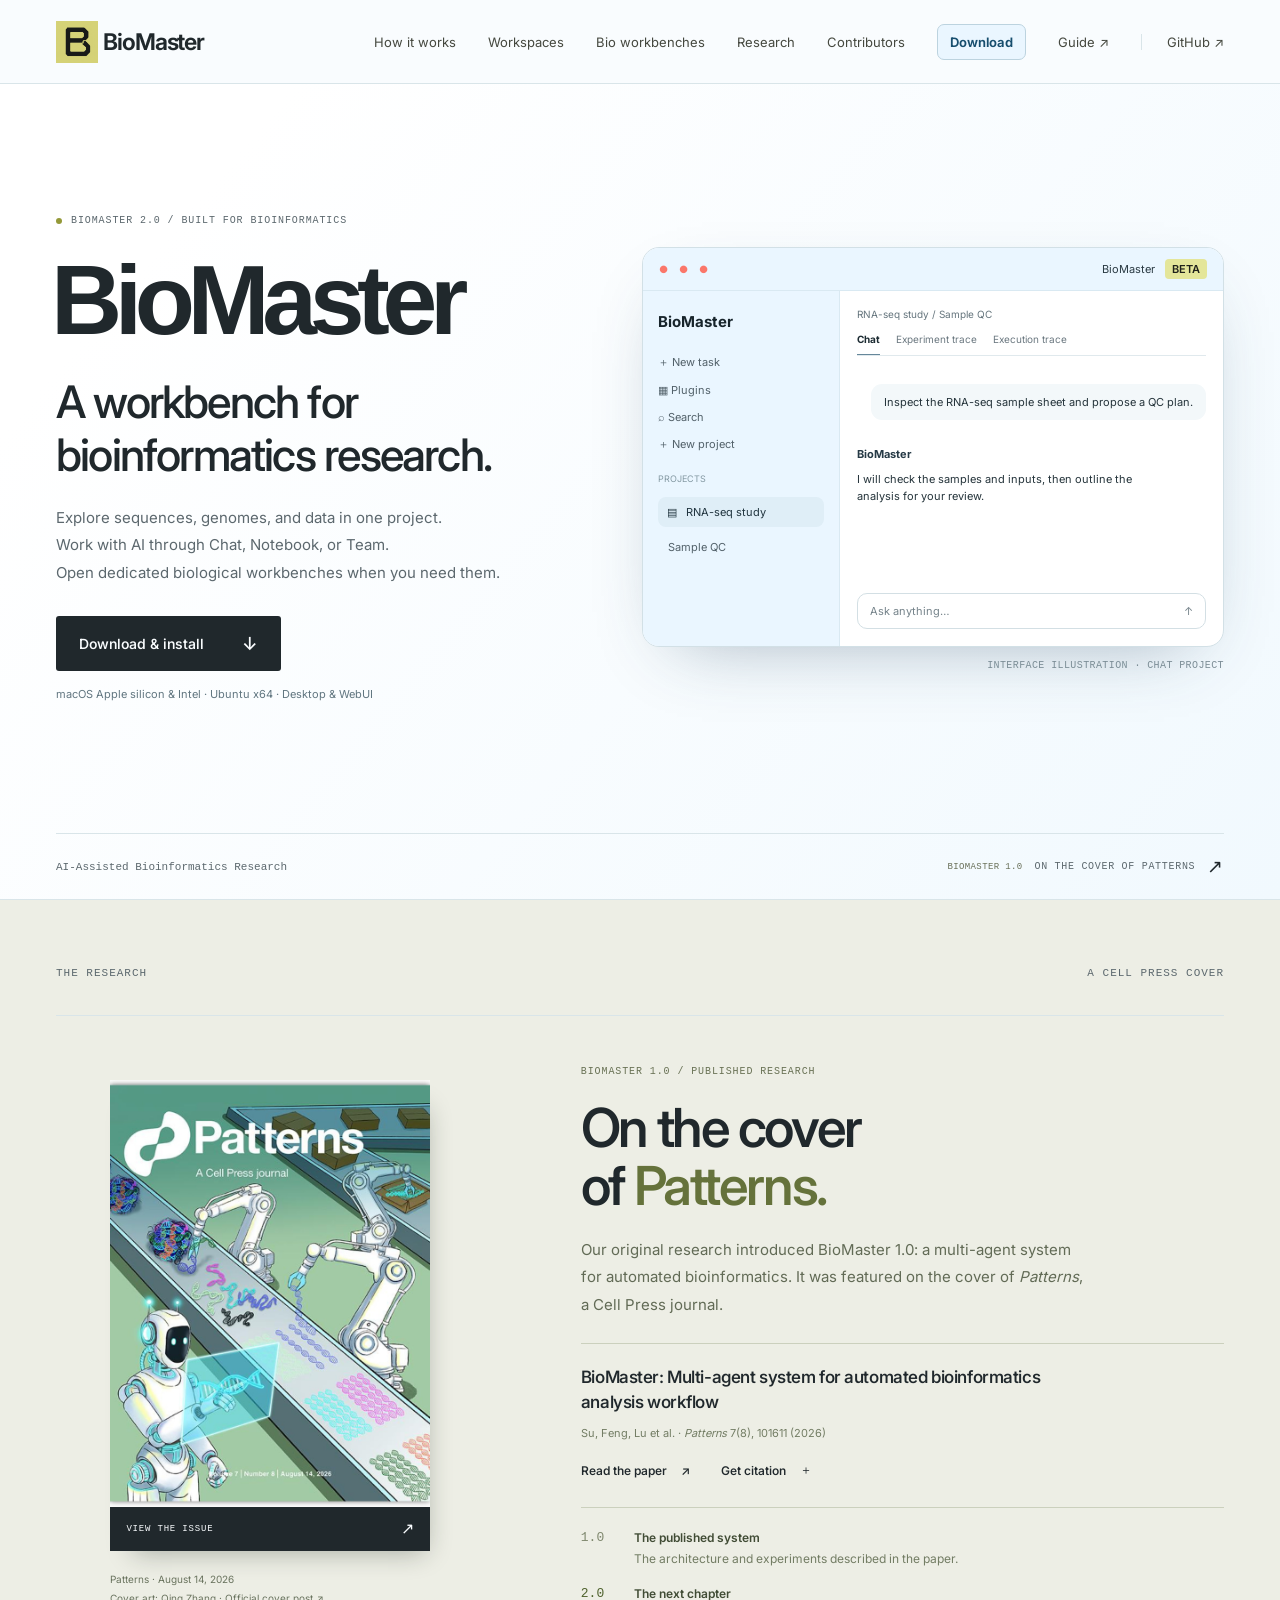
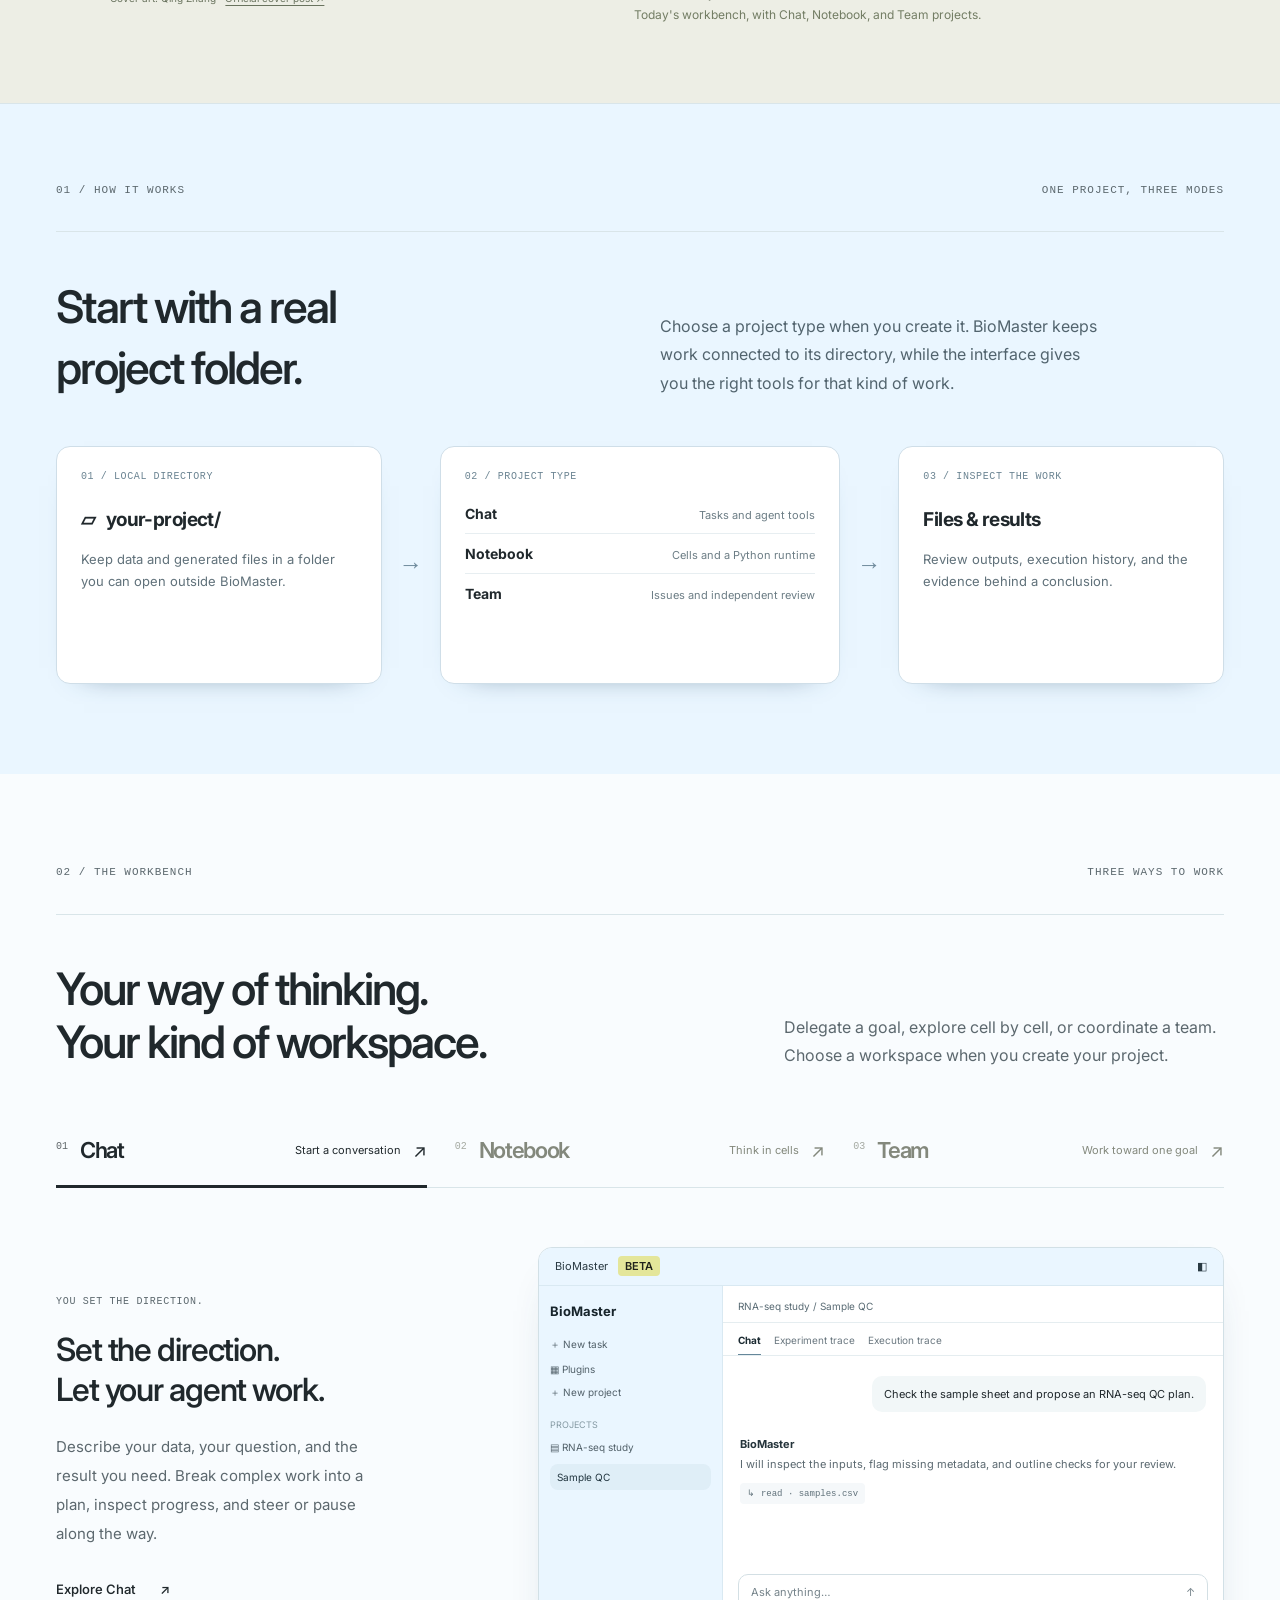
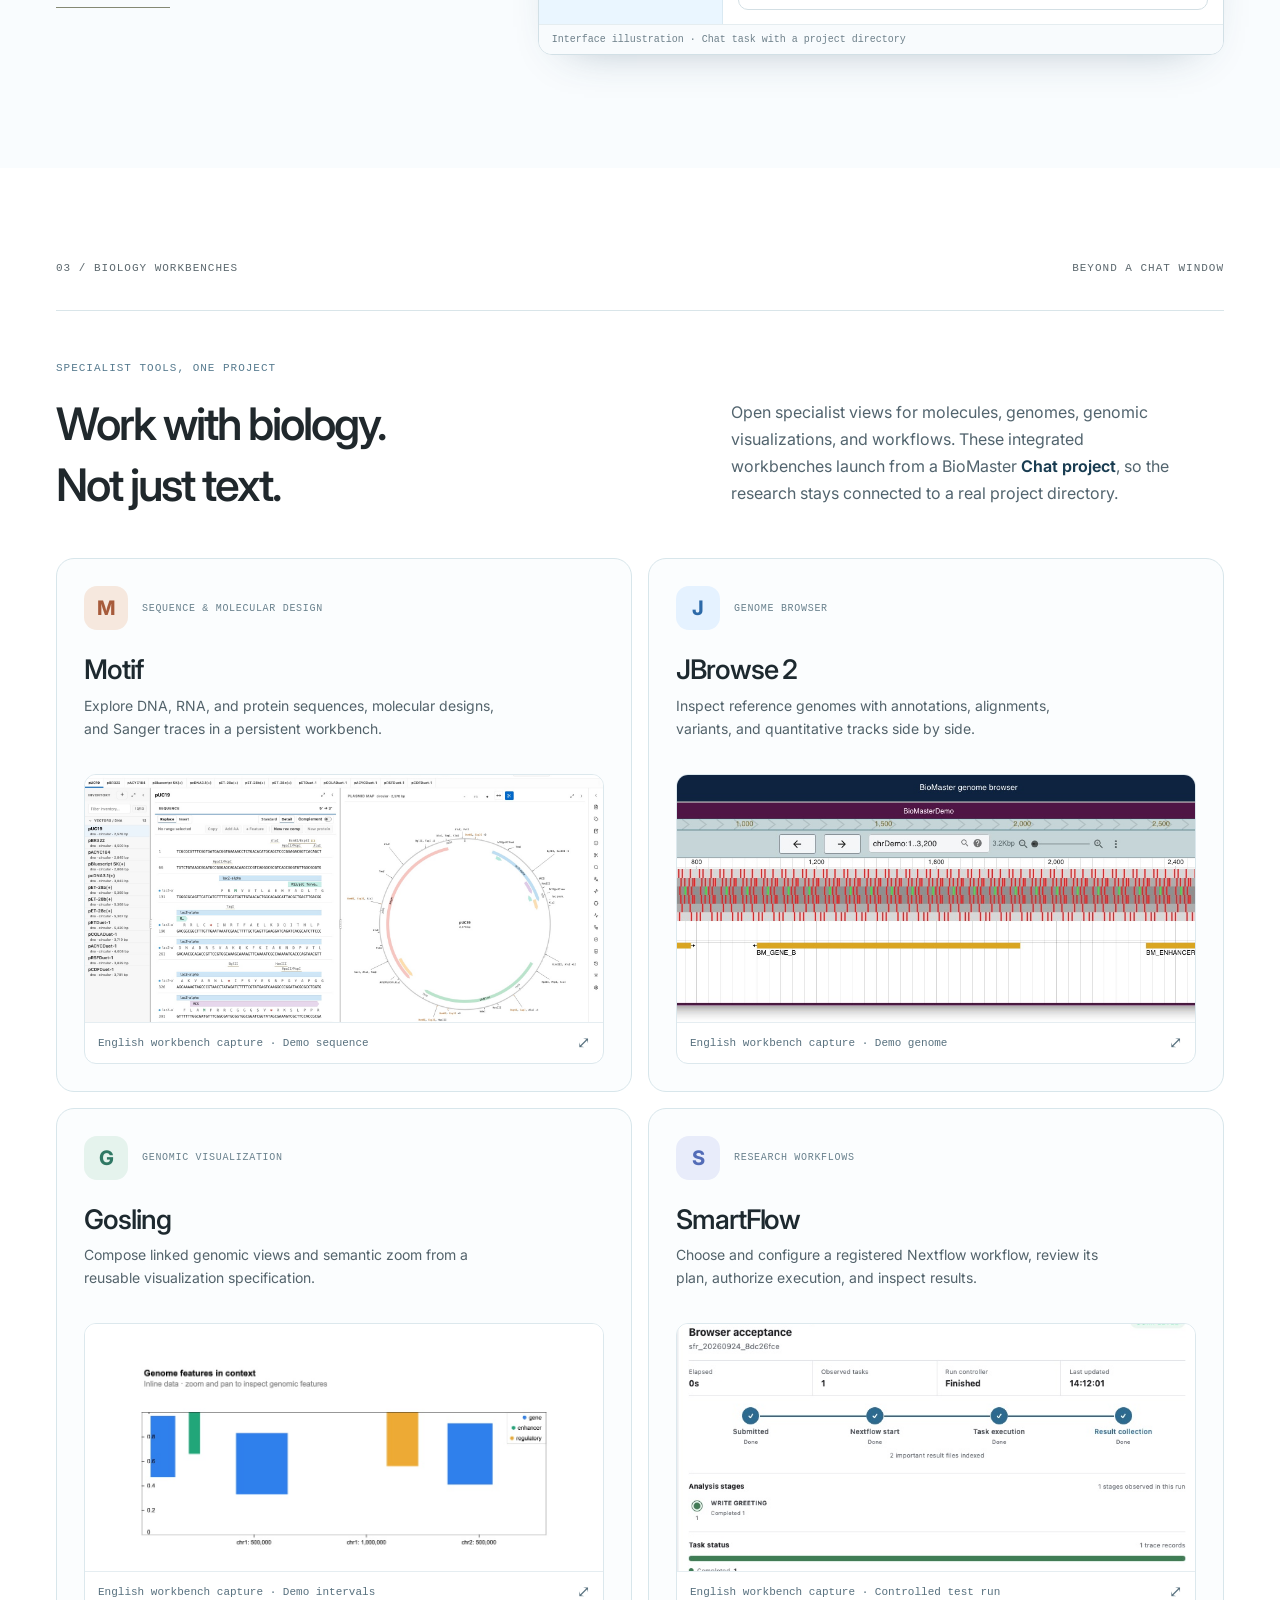
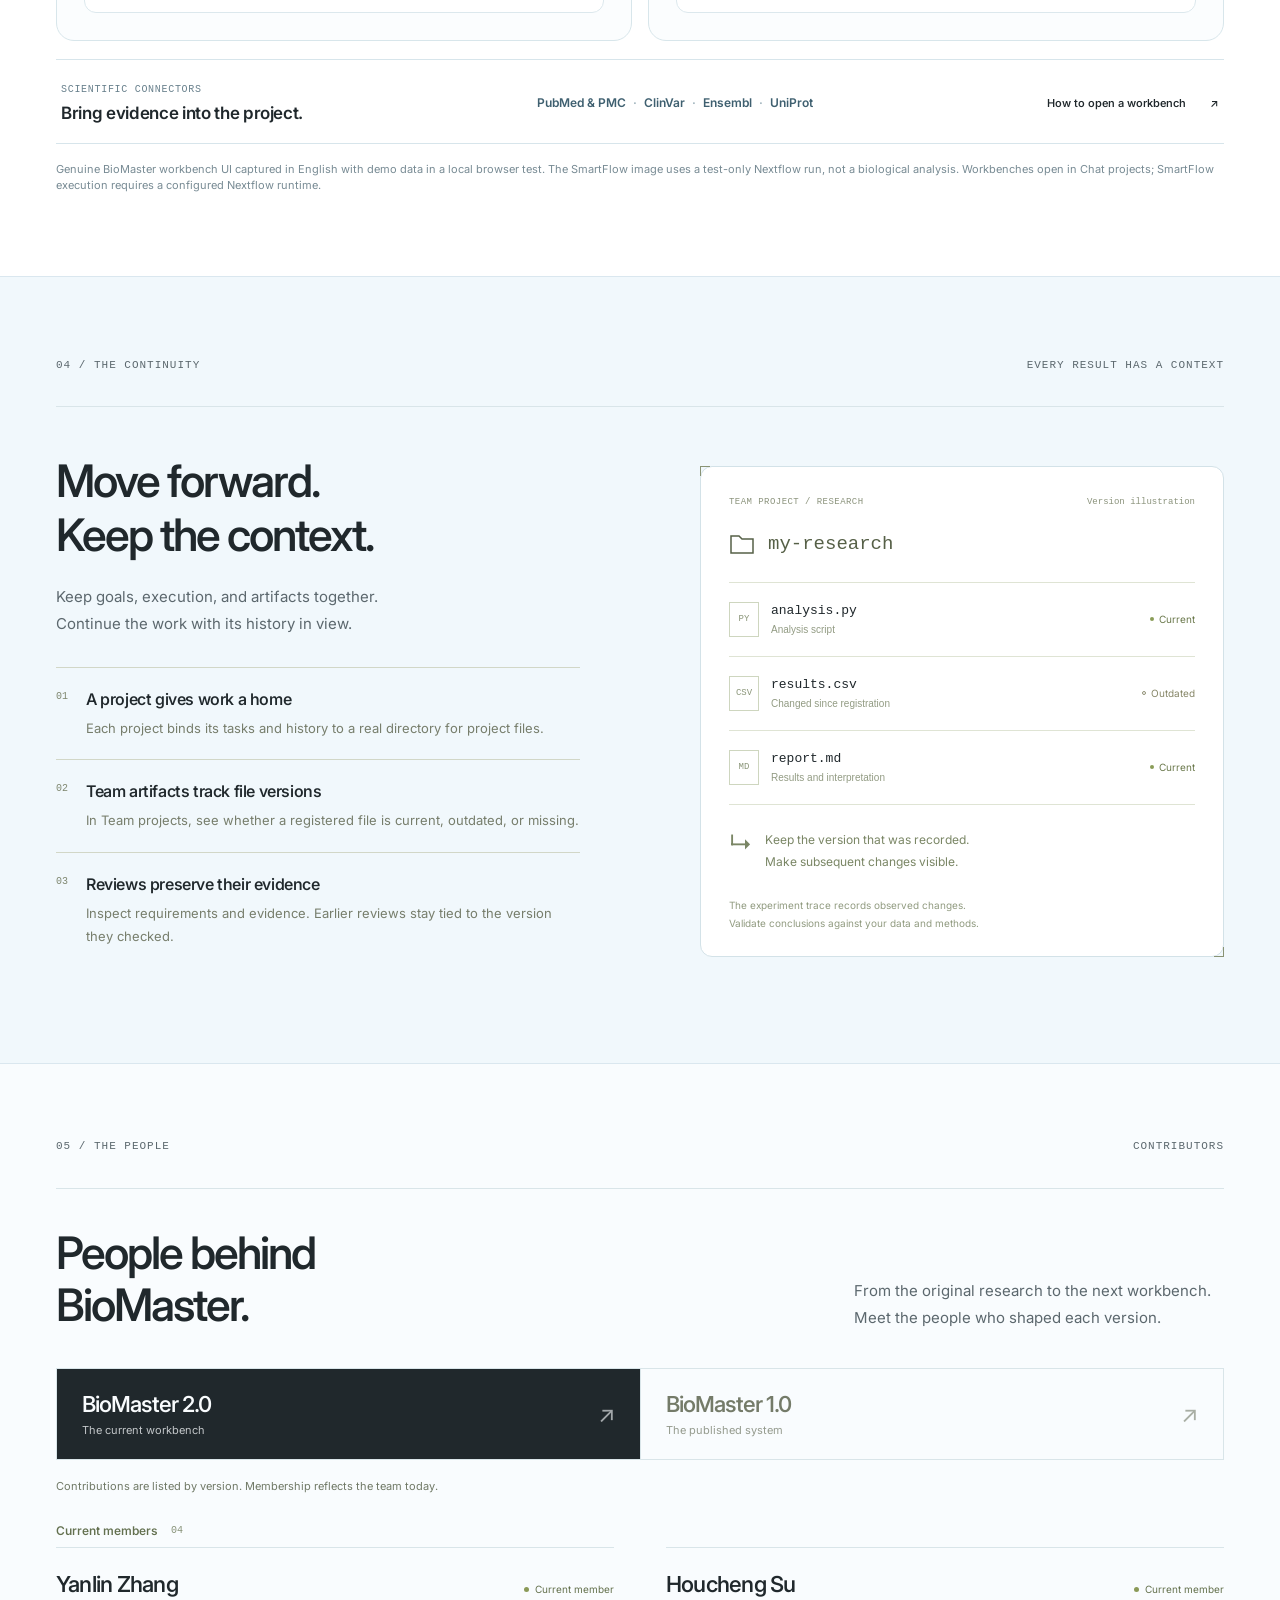
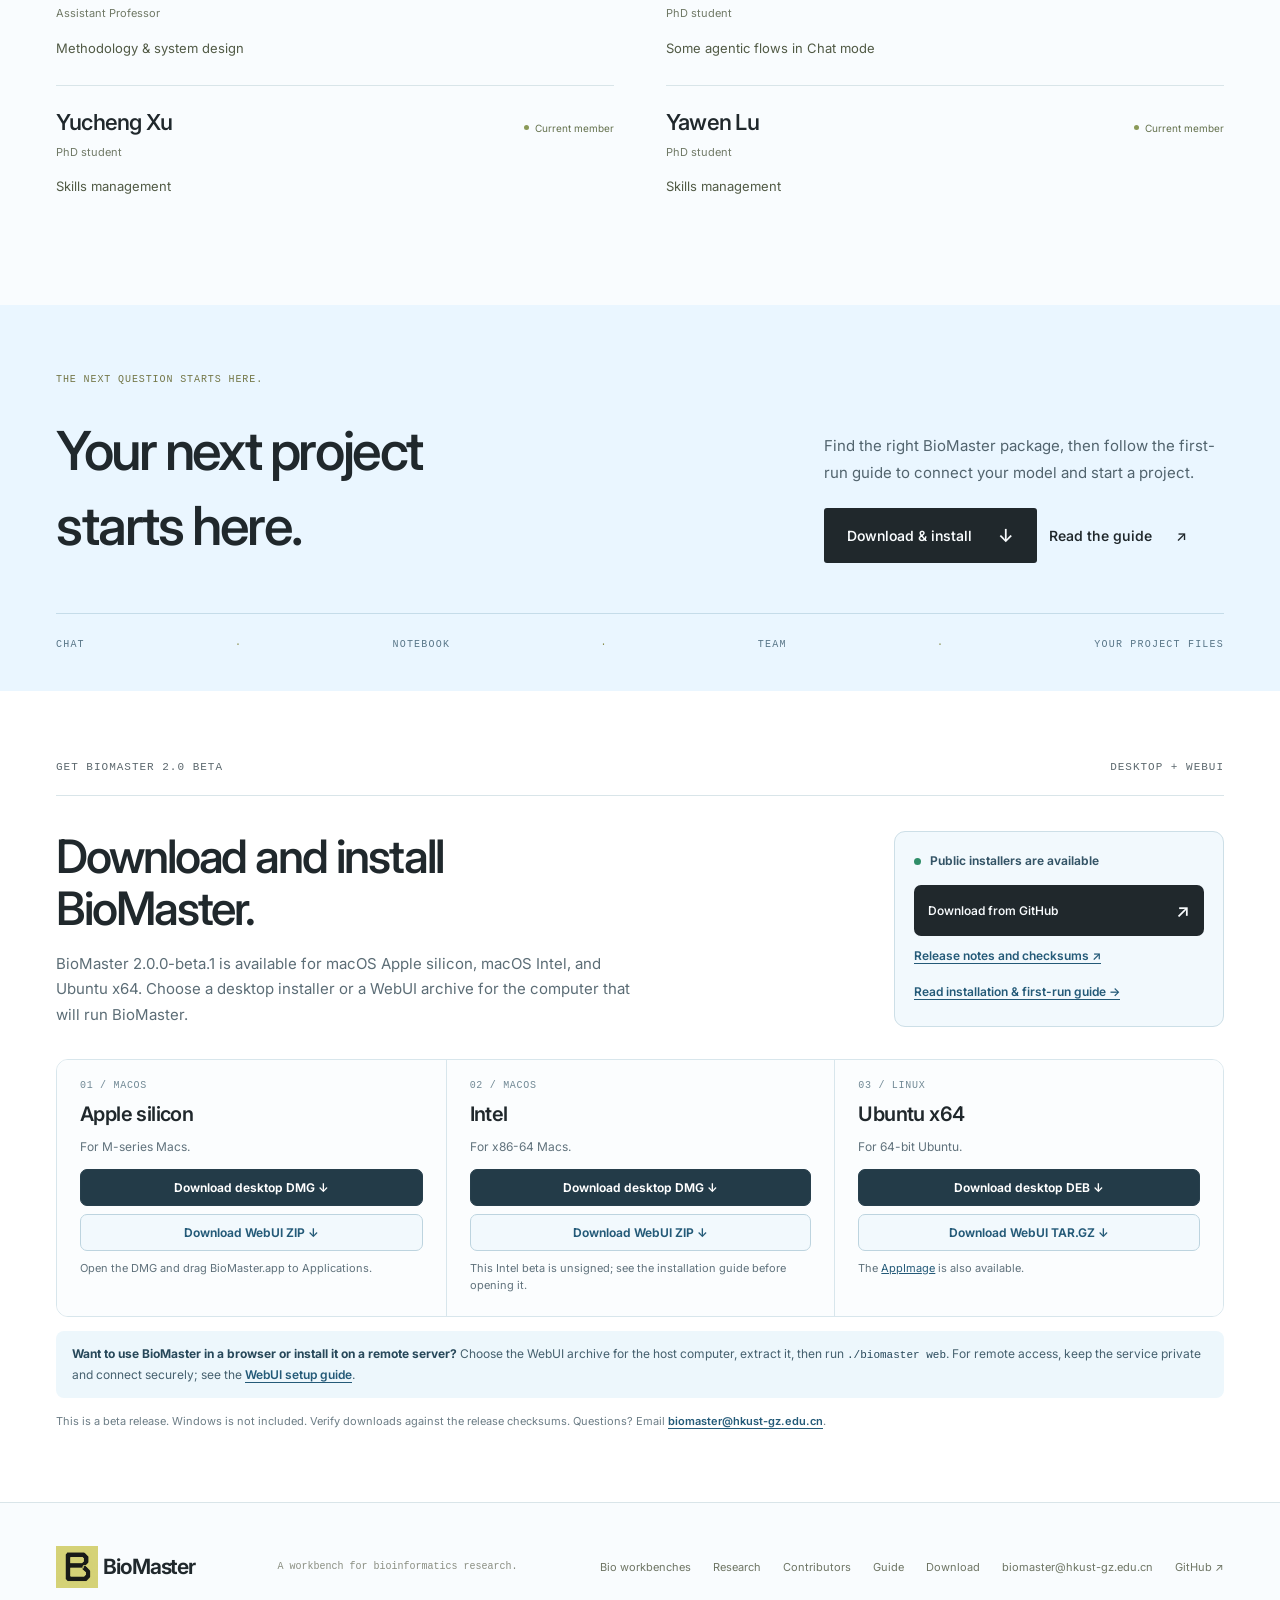
==== index.html @ 5d4e2b6c "feat: publish BioMaster website and beta distribution" ====
<!doctype html>
<html lang="en">
<head>
  <meta charset="utf-8">
  <meta name="viewport" content="width=device-width, initial-scale=1">
  <meta name="theme-color" content="#EAF6FF">
  <meta name="description" content="BioMaster 2.0 is a project-centered bioinformatics workbench with Chat, Notebook, Team, and interactive tools for sequences, genomes, visualization, and workflows.">
  <meta property="og:title" content="BioMaster 2.0 — A bioinformatics research workbench">
  <meta property="og:description" content="Explore sequences, genomes, and research workflows with BioMaster's Chat, Notebook, Team, and biology workbenches. Building on BioMaster 1.0, featured on the cover of Patterns.">
  <meta property="og:type" content="website">
  <title>BioMaster 2.0 — A bioinformatics research workbench</title>
  <link rel="icon" type="image/png" href="./assets/app-icon.png">
  <link rel="apple-touch-icon" href="./assets/app-icon.png">
  <link rel="stylesheet" href="./design-tokens.css">
  <link rel="stylesheet" href="./styles.css">
  <link rel="stylesheet" href="./brand.css">
  <link rel="stylesheet" href="./site-refresh.css?v=20260924-beta1">
  <script src="./site-config.js?v=20260924-beta1" defer></script>
  <script src="./script.js?v=20260924-download-entry" defer></script>
</head>
<body>
  <a class="skip-link" href="#main">Skip to main content</a>
  <header class="site-header">
    <a class="brand" href="./index.html" aria-label="BioMaster home"><img src="./assets/app-icon.png" width="44" height="44" alt=""><span>BioMaster</span></a>
    <button class="menu-toggle" type="button" aria-controls="main-nav" aria-expanded="false"><span>Menu</span><span class="menu-lines" aria-hidden="true"></span></button>
    <nav class="main-nav" id="main-nav" aria-label="Main navigation">
      <a href="#system">How it works</a><a href="#workspace">Workspaces</a><a href="#bio-workbenches">Bio workbenches</a><a href="#research">Research</a><a href="#contributors">Contributors</a><a class="nav-download" href="#download">Download</a><a href="./guide.html">Guide <span aria-hidden="true">↗</span></a>
      <a class="repo-link" data-release-link="repository" hidden target="_blank" rel="noopener noreferrer">GitHub <span aria-hidden="true">↗</span></a>
    </nav>
  </header>
  <main id="main">
    <section class="hero" aria-labelledby="hero-title">
      <div class="hero-inner">
        <div class="hero-copy">
          <p class="eyebrow hero-enter"><span class="status-dot" aria-hidden="true"></span> BIOMASTER 2.0 / BUILT FOR BIOINFORMATICS</p>
          <h1 class="hero-enter" id="hero-title">BioMaster</h1>
          <h2 class="hero-enter">A workbench for<br>
bioinformatics research.</h2>
          <p class="hero-description hero-enter">Explore sequences, genomes, and data in one project.<br class="desktop-break">
Work with AI through Chat, Notebook, or Team.<br class="desktop-break">
Open dedicated biological workbenches when you need them.</p>
          <div class="hero-actions hero-enter"><a class="button button-dark" href="#download">Download &amp; install <span aria-hidden="true">↓</span></a></div>
          <p class="hero-platforms hero-enter">macOS Apple silicon &amp; Intel · Ubuntu x64 · Desktop &amp; WebUI</p>
        </div>
        <div class="hero-art hero-enter" role="img" aria-label="Illustration of the BioMaster application with a light blue project sidebar and a white research workspace">
          <div class="hero-window"><div class="hero-window-top"><span class="window-dots" aria-hidden="true">● ● ●</span><span>BioMaster <b>BETA</b></span></div><div class="hero-window-body"><div class="hero-window-side"><strong>BioMaster</strong><span>＋ New task</span><span>▦ Plugins</span><span>⌕ Search</span><span>＋ New project</span><small>PROJECTS</small><em>▤ &nbsp; RNA-seq study</em><span class="hero-side-sub">Sample QC</span></div><div class="hero-window-work"><small>RNA-seq study / Sample QC</small><div class="hero-window-tabs"><b>Chat</b><span>Experiment trace</span><span>Execution trace</span></div><p>Inspect the RNA-seq sample sheet and propose a QC plan.</p><div class="hero-window-answer"><strong>BioMaster</strong><span>I will check the samples and inputs, then outline the analysis for your review.</span></div><div class="hero-window-input">Ask anything… <span>↑</span></div></div></div></div>
          <span class="hero-art-note">INTERFACE ILLUSTRATION · CHAT PROJECT</span>
        </div>
      </div>
      <div class="hero-foot"><span>AI-Assisted Bioinformatics Research</span><a class="hero-proof" href="#research"><span class="proof-version">BIOMASTER 1.0</span> ON THE COVER OF PATTERNS <span aria-hidden="true">↗</span></a></div>
    </section>

    <section class="research-section" id="research" aria-labelledby="research-title">
      <div class="section-wrap">
        <div class="section-kicker"><span>THE RESEARCH</span><span>A CELL PRESS COVER</span></div>
        <div class="research-layout">
          <figure class="research-cover reveal">
            <a class="cover-link" href="https://www.cell.com/issue/S2666-3899(25)X0009-X#closeFullCover" target="_blank" rel="noopener noreferrer" aria-label="View the BioMaster cover on the official Patterns issue page">
              <img src="assets/patterns-august-2026-biomaster-cover.jpg" width="1440" height="1920" loading="lazy" alt="Official Patterns cover, Volume 7, Issue 8, August 14, 2026: a robot coordinates specialized robotic arms in a biological data analysis workflow.">
              <span class="cover-unavailable" hidden><b>Patterns</b><span>BioMaster 1.0 · Cover article</span><span>View the published cover on Patterns ↗</span></span>
              <span class="cover-view">VIEW THE ISSUE <span aria-hidden="true">↗</span></span>
            </a>
            <figcaption>Patterns · August 14, 2026<br>
Cover art: Qing Zhang · <a href="https://www.linkedin.com/posts/patterns-cellpress_patterns-august-issue-is-live-httpslnkdin-activity-7495447684447805441-F8I9" target="_blank" rel="noopener noreferrer">Official cover post ↗</a></figcaption>
          </figure>
          <div class="research-copy reveal">
            <p class="eyebrow">BIOMASTER 1.0 / PUBLISHED RESEARCH</p>
            <h2 id="research-title">On the cover<br>
of <em>Patterns.</em></h2>
            <p class="research-intro">Our original research introduced BioMaster 1.0: a multi-agent system for automated bioinformatics. It was featured on the cover of <i>Patterns</i>, a Cell Press journal.</p>
            <div class="paper-reference">
              <h3><a href="https://doi.org/10.1016/j.patter.2026.101611" target="_blank" rel="noopener noreferrer">BioMaster: Multi-agent system for automated bioinformatics analysis workflow</a></h3>
              <p>Su, Feng, Lu et al. · <i>Patterns</i> 7(8), 101611 (2026)</p>
              <div class="paper-actions"><a class="text-link" href="https://doi.org/10.1016/j.patter.2026.101611" target="_blank" rel="noopener noreferrer">Read the paper <span aria-hidden="true">↗</span></a><button class="text-link citation-toggle" type="button" aria-expanded="false" aria-controls="citation-panel">Get citation <span aria-hidden="true">＋</span></button></div>
              <div class="citation-panel" id="citation-panel" data-tabset hidden>
                <p class="citation-note">Cite the published BioMaster 1.0 paper. For BioMaster 2.0 work, also report the software version you used.</p>
                <div class="citation-tabs" role="tablist" aria-label="Citation format">
                  <button id="citation-tab-apa" type="button" role="tab" aria-selected="true" aria-controls="citation-format-apa" tabindex="0">APA 7</button>
                  <button id="citation-tab-vancouver" type="button" role="tab" aria-selected="false" aria-controls="citation-format-vancouver" tabindex="-1">Vancouver</button>
                  <button id="citation-tab-bibtex" type="button" role="tab" aria-selected="false" aria-controls="citation-format-bibtex" tabindex="-1">BibTeX</button>
                </div>
                <div class="citation-format" id="citation-format-apa" role="tabpanel" aria-labelledby="citation-tab-apa" tabindex="0">
                  <p class="citation-text" id="citation-text-apa">Su, H., Feng, J., Lu, Y., Xu, Y., Yang, J., Lu, H., Yang, J., Yang, X., Xie, S., Long, W., Wang, C., Hou, Y., Zhu, T., &amp; Zhang, Y. (2026). BioMaster: Multi-agent system for automated bioinformatics analysis workflow. <i>Patterns, 7</i>(8), 101611. https://doi.org/10.1016/j.patter.2026.101611</p>
                  <button class="citation-copy" type="button" data-copy-citation="citation-text-apa">Copy APA</button>
                </div>
                <div class="citation-format" id="citation-format-vancouver" role="tabpanel" aria-labelledby="citation-tab-vancouver" tabindex="0" hidden>
                  <p class="citation-text" id="citation-text-vancouver">Su H, Feng J, Lu Y, Xu Y, Yang J, Lu H, Yang J, Yang X, Xie S, Long W, Wang C, Hou Y, Zhu T, Zhang Y. BioMaster: Multi-agent system for automated bioinformatics analysis workflow. Patterns. 2026;7(8):101611. doi:10.1016/j.patter.2026.101611</p>
                  <button class="citation-copy" type="button" data-copy-citation="citation-text-vancouver">Copy Vancouver</button>
                </div>
                <div class="citation-format" id="citation-format-bibtex" role="tabpanel" aria-labelledby="citation-tab-bibtex" tabindex="0" hidden>
                  <pre class="citation-code" id="citation-text-bibtex">@article{su2026biomaster,
  title = {{BioMaster}: Multi-agent system for automated bioinformatics analysis workflow},
  author = {Su, Houcheng and Feng, Junning and Lu, Yawen and Xu, Yucheng and Yang, Jinming and Lu, Haojie and Yang, Jixin and Yang, Xu and Xie, Sirui and Long, Weicai and Wang, Chengrui and Hou, Yusen and Zhu, Tingyu and Zhang, Yanlin},
  journal = {Patterns},
  volume = {7},
  number = {8},
  pages = {101611},
  year = {2026},
  doi = {10.1016/j.patter.2026.101611},
  url = {https://doi.org/10.1016/j.patter.2026.101611}
}</pre>
                  <button class="citation-copy" type="button" data-copy-citation="citation-text-bibtex">Copy BibTeX</button>
                </div>
              </div>
            </div>
            <div class="version-lineage" aria-label="From BioMaster 1.0 to BioMaster 2.0">
              <div><span class="version-number">1.0</span><p><strong>The published system</strong><span>The architecture and experiments described in the paper.</span></p></div>
              <div><span class="version-number">2.0</span><p><strong>The next chapter</strong><span>Today's workbench, with Chat, Notebook, and Team projects.</span></p></div>
            </div>
          </div>
        </div>
      </div>
    </section>

    <section class="system-section" id="system" aria-labelledby="system-title">
      <div class="section-wrap">
        <div class="section-kicker"><span>01 / HOW IT WORKS</span><span>ONE PROJECT, THREE MODES</span></div>
        <div class="system-heading reveal"><h2 id="system-title">Start with a real<br>project folder.</h2><p>Choose a project type when you create it. BioMaster keeps work connected to its directory, while the interface gives you the right tools for that kind of work.</p></div>
        <div class="system-map reveal" aria-label="A local project folder connects to one BioMaster project type and its files and results">
          <div class="system-card system-folder"><span class="system-index">01 / LOCAL DIRECTORY</span><strong>▱ &nbsp; your-project/</strong><p>Keep data and generated files in a folder you can open outside BioMaster.</p></div>
          <span class="system-arrow" aria-hidden="true">→</span>
          <div class="system-card system-modes"><span class="system-index">02 / PROJECT TYPE</span><div><b>Chat</b><small>Tasks and agent tools</small></div><div><b>Notebook</b><small>Cells and a Python runtime</small></div><div><b>Team</b><small>Issues and independent review</small></div></div>
          <span class="system-arrow" aria-hidden="true">→</span>
          <div class="system-card system-output"><span class="system-index">03 / INSPECT THE WORK</span><strong>Files &amp; results</strong><p>Review outputs, execution history, and the evidence behind a conclusion.</p></div>
        </div>
      </div>
    </section>

    <section class="workspace-section section-wrap" id="workspace" aria-labelledby="workspace-title">
      <div class="section-kicker"><span>02 / THE WORKBENCH</span><span>THREE WAYS TO WORK</span></div>
      <div class="section-heading reveal"><h2 id="workspace-title">Your way of thinking.<br>
Your kind of workspace.</h2><p>Delegate a goal, explore cell by cell, or coordinate a team.<br>
Choose a workspace when you create your project.</p></div>
      <div class="mode-explainer" data-tabset>
        <div class="mode-tabs" role="tablist" aria-label="Project workspaces">
          <button id="mode-chat" role="tab" aria-selected="true" aria-controls="mode-panel-chat" tabindex="0"><span class="mode-index">01</span><strong>Chat</strong><span>Start a conversation</span><span class="mode-arrow" aria-hidden="true">↗</span></button>
          <button id="mode-notebook" role="tab" aria-selected="false" aria-controls="mode-panel-notebook" tabindex="-1"><span class="mode-index">02</span><strong>Notebook</strong><span>Think in cells</span><span class="mode-arrow" aria-hidden="true">↗</span></button>
          <button id="mode-team" role="tab" aria-selected="false" aria-controls="mode-panel-team" tabindex="-1"><span class="mode-index">03</span><strong>Team</strong><span>Work toward one goal</span><span class="mode-arrow" aria-hidden="true">↗</span></button>
        </div>
        <div class="mode-panel" id="mode-panel-chat" role="tabpanel" aria-labelledby="mode-chat" tabindex="0">
          <div class="mode-copy"><p class="eyebrow">YOU SET THE DIRECTION.</p><h3>Set the direction.<br>
Let your agent work.</h3><p>Describe your data, your question, and the result you need. Break complex work into a plan, inspect progress, and steer or pause along the way.</p><a class="text-link" href="./guide.html#chat">Explore Chat <span aria-hidden="true">↗</span></a></div>
          <div class="product-demo interface-demo" aria-label="Illustrative BioMaster Chat project interface">
            <div class="interface-top"><span>BioMaster <b>BETA</b></span><span>◧</span></div>
            <div class="interface-body"><div class="interface-sidebar"><strong>BioMaster</strong><span>＋ New task</span><span>▦ Plugins</span><span>＋ New project</span><small>PROJECTS</small><span>▤ RNA-seq study</span><em>Sample QC</em></div><div class="interface-main"><div class="interface-title">RNA-seq study / Sample QC</div><div class="interface-tabs"><b>Chat</b><span>Experiment trace</span><span>Execution trace</span></div><div class="interface-content"><p class="interface-user">Check the sample sheet and propose an RNA-seq QC plan.</p><div class="interface-agent"><strong>BioMaster</strong><p>I will inspect the inputs, flag missing metadata, and outline checks for your review.</p><code>↳ read · samples.csv</code></div></div><div class="interface-compose">Ask anything… <span>↑</span></div></div></div>
            <p class="interface-note">Interface illustration · Chat task with a project directory</p>
          </div>
        </div>
        <div class="mode-panel" id="mode-panel-notebook" role="tabpanel" aria-labelledby="mode-notebook" tabindex="0" hidden>
          <div class="mode-copy"><p class="eyebrow">THINK WITH YOUR RESULTS.</p><h3>Ideas. Code. Results.<br>
One living document.</h3><p>Write in Markdown, compute with Python and Bash, and collaborate through Prompt cells. Inspect each result before deciding what to change next.</p><a class="text-link" href="./guide.html#notebook">Explore Notebook <span aria-hidden="true">↗</span></a></div>
          <div class="product-demo interface-demo" aria-label="Illustrative BioMaster Notebook project interface">
            <div class="interface-top"><span>BioMaster <b>BETA</b></span><span>◧</span></div>
            <div class="interface-body"><div class="interface-sidebar"><strong>BioMaster</strong><span>＋ New task</span><span>▦ Plugins</span><span>＋ New project</span><small>PROJECTS</small><span>▤ Research notes</span><em>Notebook A</em></div><div class="interface-main"><div class="interface-title">Research notes / Notebook A</div><div class="interface-tabs"><b>Notebook</b><span>Experiment trace</span><span>Files</span></div><div class="interface-cells"><div class="interface-cell"><small>MARKDOWN</small><strong>Sample quality review</strong><p>Record methods and observations beside the analysis.</p></div><div class="interface-cell"><small>PYTHON</small><code>samples = read_table("samples.csv")<br>samples.describe()</code></div><div class="interface-cell prompt-preview"><small>PROMPT</small><p>Which samples need another check?</p></div></div></div></div>
            <p class="interface-note">Interface illustration · Notebook cells and a Files tab</p>
          </div>
        </div>
        <div class="mode-panel" id="mode-panel-team" role="tabpanel" aria-labelledby="mode-team" tabindex="0" hidden>
          <div class="mode-copy"><p class="eyebrow">ONE GOAL. SHARED PROGRESS.</p><h3>One project goal.<br>
A team of agents.</h3><p>Organize work into issues, coordinate through discussion, and review deliverables independently. Follow the whole project or inspect any individual task.</p><a class="text-link" href="./guide.html#team">Explore Team <span aria-hidden="true">↗</span></a></div>
          <div class="product-demo interface-demo" aria-label="Illustrative BioMaster Team project interface">
            <div class="interface-top"><span>BioMaster <b>BETA</b></span><span>◧</span></div>
            <div class="interface-body"><div class="interface-sidebar"><strong>BioMaster</strong><span>＋ New task</span><span>▦ Plugins</span><span>＋ New project</span><small>PROJECTS</small><span>♧ Research project</span><em>Team workspace</em></div><div class="interface-main"><div class="interface-title">Research project / Team</div><div class="interface-tabs"><b>Overview</b><span>Issues</span><span>Outputs &amp; files</span><span>Team</span></div><div class="interface-team"><small>PROJECT GOAL</small><strong>Deliver an analysis with independently checked results.</strong><div class="interface-issues"><div><small>PLANNED</small><b>Prepare report</b><span>BM-03</span></div><div><small>IN PROGRESS</small><b>Analyze samples</b><span>BM-02</span></div><div><small>IN REVIEW</small><b>Check data quality</b><span>BM-01</span></div></div></div></div></div>
            <p class="interface-note">Interface illustration · Team goal, issues, and review</p>
          </div>
        </div>
      </div>
    </section>

    <section class="bio-workbenches-section" id="bio-workbenches" aria-labelledby="bio-workbenches-title">
      <div class="section-wrap">
        <div class="section-kicker"><span>03 / BIOLOGY WORKBENCHES</span><span>BEYOND A CHAT WINDOW</span></div>
        <div class="bio-workbenches-heading reveal"><div><p class="eyebrow">SPECIALIST TOOLS, ONE PROJECT</p><h2 id="bio-workbenches-title">Work with biology.<br>Not just text.</h2></div><p>Open specialist views for molecules, genomes, genomic visualizations, and workflows. These integrated workbenches launch from a BioMaster <strong>Chat project</strong>, so the research stays connected to a real project directory.</p></div>
        <div class="bio-workbench-grid">
          <article class="bio-workbench-card reveal" aria-labelledby="wb-motif-title">
            <div class="bio-workbench-top"><span class="bio-workbench-mark motif-mark" aria-hidden="true">M</span><span class="bio-workbench-type">SEQUENCE &amp; MOLECULAR DESIGN</span></div>
            <h3 id="wb-motif-title">Motif</h3><p>Explore DNA, RNA, and protein sequences, molecular designs, and Sanger traces in a persistent workbench.</p>
            <figure class="bio-workbench-shot"><a href="./assets/workbenches/motif.jpg?v=20260924-en" data-workbench-preview aria-label="Enlarge the Motif workbench screenshot"><img src="./assets/workbenches/motif.jpg?v=20260924-en" alt="Motif workbench displaying a demo DNA sequence and restriction sites" loading="lazy" width="1680" height="930"></a><figcaption>English workbench capture · Demo sequence <span aria-hidden="true">⤢</span></figcaption></figure>
          </article>
          <article class="bio-workbench-card reveal" aria-labelledby="wb-jbrowse-title">
            <div class="bio-workbench-top"><span class="bio-workbench-mark jbrowse-mark" aria-hidden="true">J</span><span class="bio-workbench-type">GENOME BROWSER</span></div>
            <h3 id="wb-jbrowse-title">JBrowse 2</h3><p>Inspect reference genomes with annotations, alignments, variants, and quantitative tracks side by side.</p>
            <figure class="bio-workbench-shot"><a href="./assets/workbenches/jbrowse.jpg?v=20260924-en" data-workbench-preview aria-label="Enlarge the JBrowse 2 workbench screenshot"><img src="./assets/workbenches/jbrowse.jpg?v=20260924-en" alt="JBrowse 2 genome browser with a demo chromosome, gene annotations, and navigation controls" loading="lazy" width="1680" height="430"></a><figcaption>English workbench capture · Demo genome <span aria-hidden="true">⤢</span></figcaption></figure>
          </article>
          <article class="bio-workbench-card reveal" aria-labelledby="wb-gosling-title">
            <div class="bio-workbench-top"><span class="bio-workbench-mark gosling-mark" aria-hidden="true">G</span><span class="bio-workbench-type">GENOMIC VISUALIZATION</span></div>
            <h3 id="wb-gosling-title">Gosling</h3><p>Compose linked genomic views and semantic zoom from a reusable visualization specification.</p>
            <figure class="bio-workbench-shot"><a href="./assets/workbenches/gosling.jpg?v=20260924-en" data-workbench-preview aria-label="Enlarge the Gosling workbench screenshot"><img src="./assets/workbenches/gosling.jpg?v=20260924-en" alt="Gosling workbench showing a genomic features chart with gene, enhancer, and regulatory intervals" loading="lazy" width="1100" height="590"></a><figcaption>English workbench capture · Demo intervals <span aria-hidden="true">⤢</span></figcaption></figure>
          </article>
          <article class="bio-workbench-card reveal" aria-labelledby="wb-smartflow-title">
            <div class="bio-workbench-top"><span class="bio-workbench-mark smartflow-mark" aria-hidden="true">S</span><span class="bio-workbench-type">RESEARCH WORKFLOWS</span></div>
            <h3 id="wb-smartflow-title">SmartFlow</h3><p>Choose and configure a registered Nextflow workflow, review its plan, authorize execution, and inspect results.</p>
            <figure class="bio-workbench-shot"><a href="./assets/workbenches/smartflow.jpg?v=20260924-en" data-workbench-preview aria-label="Enlarge the SmartFlow workbench screenshot"><img src="./assets/workbenches/smartflow.jpg?v=20260924-en" alt="SmartFlow workbench showing a completed controlled Nextflow test run, progress stages, and output files" loading="lazy" width="750" height="780"></a><figcaption>English workbench capture · Controlled test run <span aria-hidden="true">⤢</span></figcaption></figure>
          </article>
        </div>
        <div class="bio-evidence-strip"><div><span class="bio-strip-label">SCIENTIFIC CONNECTORS</span><strong>Bring evidence into the project.</strong></div><p>PubMed &amp; PMC <span>·</span> ClinVar <span>·</span> Ensembl <span>·</span> UniProt</p><a class="text-link" href="./guide.html#bio-workbenches">How to open a workbench <span aria-hidden="true">↗</span></a></div>
        <p class="bio-workbenches-note">Genuine BioMaster workbench UI captured in English with demo data in a local browser test. The SmartFlow image uses a test-only Nextflow run, not a biological analysis. Workbenches open in Chat projects; SmartFlow execution requires a configured Nextflow runtime.</p>
      </div>
    </section>

    <dialog class="workbench-lightbox" id="workbench-lightbox" aria-labelledby="workbench-lightbox-title" aria-describedby="workbench-lightbox-description">
      <div class="workbench-lightbox-panel">
        <header class="workbench-lightbox-header"><div><span class="eyebrow">WORKBENCH PREVIEW</span><h2 id="workbench-lightbox-title"></h2></div><button type="button" class="workbench-lightbox-close" aria-label="Close image preview and return to page">Back to page <span aria-hidden="true">×</span></button></header>
        <div class="workbench-lightbox-media"><img alt=""></div>
        <p class="workbench-lightbox-description" id="workbench-lightbox-description">English demo capture · Press Esc or select “Back to page” to return.</p>
      </div>
    </dialog>

    <section class="continuity-section" id="continuity" aria-labelledby="continuity-title">
      <div class="section-wrap"><div class="section-kicker"><span>04 / THE CONTINUITY</span><span>EVERY RESULT HAS A CONTEXT</span></div><div class="continuity-layout"><div class="continuity-copy reveal"><h2 id="continuity-title">Move forward.<br>
Keep the context.</h2><p class="section-intro">Keep goals, execution, and artifacts together.<br>
Continue the work with its history in view.</p><div class="principle"><span>01</span><div><h3>A project gives work a home</h3><p>Each project binds its tasks and history to a real directory for project files.</p></div></div><div class="principle"><span>02</span><div><h3>Team artifacts track file versions</h3><p>In Team projects, see whether a registered file is current, outdated, or missing.</p></div></div><div class="principle"><span>03</span><div><h3>Reviews preserve their evidence</h3><p>Inspect requirements and evidence. Earlier reviews stay tied to the version they checked.</p></div></div></div><div class="trace-visual reveal"><div class="trace-top"><span>TEAM PROJECT / RESEARCH</span><span class="trace-caption">Version illustration</span></div><div class="trace-folder"><svg width="26" height="22" viewBox="0 0 26 22" fill="none" aria-hidden="true"><path d="M2 6V3h8l3 3h11v14H2V6Z" stroke="currentColor" stroke-width="1.5"/></svg><span>my-research</span></div><div class="file-row"><div><span class="file-extension">PY</span><span>analysis.py<small>Analysis script</small></span></div><span class="file-status current"><i></i>Current</span></div><div class="file-row"><div><span class="file-extension">CSV</span><span>results.csv<small>Changed since registration</small></span></div><span class="file-status outdated"><i></i>Outdated</span></div><div class="file-row"><div><span class="file-extension">MD</span><span>report.md<small>Results and interpretation</small></span></div><span class="file-status current"><i></i>Current</span></div><div class="trace-link"><span aria-hidden="true">↳</span><p>Keep the version that was recorded.<br>
Make subsequent changes visible.</p></div><p class="trace-note">The experiment trace records observed changes.<br>
Validate conclusions against your data and methods.</p></div></div></div>
    </section>

    <section class="contributors-section section-wrap" id="contributors" aria-labelledby="contributors-title">
      <div class="section-kicker"><span>05 / THE PEOPLE</span><span>CONTRIBUTORS</span></div>
      <div class="section-heading"><h2 id="contributors-title">People behind<br>BioMaster.</h2><p>From the original research to the next workbench. Meet the people who shaped each version.</p></div>
      <div class="contributors-explainer" data-tabset>
        <div class="contributor-tabs" role="tablist" aria-label="BioMaster contributor versions">
          <button type="button" id="contributors-tab-2" role="tab" aria-selected="true" aria-controls="contributors-panel-2" tabindex="0"><strong>BioMaster 2.0</strong><span>The current workbench</span><span class="contributor-tab-arrow" aria-hidden="true">↗</span></button>
          <button type="button" id="contributors-tab-1" role="tab" aria-selected="false" aria-controls="contributors-panel-1" tabindex="-1"><strong>BioMaster 1.0</strong><span>The published system</span><span class="contributor-tab-arrow" aria-hidden="true">↗</span></button>
        </div>
        <p class="membership-note">Contributions are listed by version. Membership reflects the team today.</p>
        <div class="contributors-panel" id="contributors-panel-2" role="tabpanel" aria-labelledby="contributors-tab-2" tabindex="0">
          <section class="member-group" aria-labelledby="members-2-current">
            <h3 class="member-group-title" id="members-2-current">Current members<span>04</span></h3>
            <ul class="contributor-list">
              <li class="contributor" data-person="yanlin">
                <div class="contributor-heading"><h4>Yanlin Zhang</h4><span class="member-status current"><i aria-hidden="true"></i>Current member</span></div>
                <p class="contributor-title">Assistant Professor</p>
                <ul class="contribution-list" aria-label="Contributions by Yanlin Zhang"><li>Methodology &amp; system design</li></ul>
              </li>
              <li class="contributor" data-person="houcheng">
                <div class="contributor-heading"><h4>Houcheng Su</h4><span class="member-status current"><i aria-hidden="true"></i>Current member</span></div>
                <p class="contributor-title">PhD student</p>
                <ul class="contribution-list" aria-label="Contributions by Houcheng Su"><li>Some agentic flows in Chat mode</li></ul>
              </li>
              <li class="contributor" data-person="yucheng">
                <div class="contributor-heading"><h4>Yucheng Xu</h4><span class="member-status current"><i aria-hidden="true"></i>Current member</span></div>
                <p class="contributor-title">PhD student</p>
                <ul class="contribution-list" aria-label="Contributions by Yucheng Xu"><li>Skills management</li></ul>
              </li>
              <li class="contributor" data-person="yawen">
                <div class="contributor-heading"><h4>Yawen Lu</h4><span class="member-status current"><i aria-hidden="true"></i>Current member</span></div>
                <p class="contributor-title">PhD student</p>
                <ul class="contribution-list" aria-label="Contributions by Yawen Lu"><li>Skills management</li></ul>
              </li>
            </ul>
          </section>
        </div>
        <div class="contributors-panel" id="contributors-panel-1" role="tabpanel" aria-labelledby="contributors-tab-1" tabindex="0" hidden>
          <section class="member-group" aria-labelledby="members-1-current">
            <h3 class="member-group-title" id="members-1-current">Current members<span>06</span></h3>
            <ul class="contributor-list">
              <li class="contributor" data-person="yanlin">
                <div class="contributor-heading"><h4>Yanlin Zhang</h4><span class="member-status current"><i aria-hidden="true"></i>Current member</span></div>
                <p class="contributor-title">Assistant Professor</p>
                <ul class="contribution-list" aria-label="Contributions by Yanlin Zhang"><li>Methodology &amp; system design</li><li>Experimental design</li></ul>
              </li>
              <li class="contributor" data-person="houcheng">
                <div class="contributor-heading"><h4>Houcheng Su</h4><span class="member-status current"><i aria-hidden="true"></i>Current member</span></div>
                <p class="contributor-title">PhD student</p>
                <ul class="contribution-list" aria-label="Contributions by Houcheng Su"><li>Methodology &amp; system design</li><li>Experimental design</li><li>Experiment implementation</li></ul>
              </li>
              <li class="contributor" data-person="junning">
                <div class="contributor-heading"><h4>Junning Feng</h4><span class="member-status current"><i aria-hidden="true"></i>Current member</span></div>
                <p class="contributor-title">PhD student</p>
                <ul class="contribution-list" aria-label="Contributions by Junning Feng"><li>Experimental design</li><li>Experiment implementation</li></ul>
              </li>
              <li class="contributor" data-person="yucheng">
                <div class="contributor-heading"><h4>Yucheng Xu</h4><span class="member-status current"><i aria-hidden="true"></i>Current member</span></div>
                <p class="contributor-title">PhD student</p>
                <ul class="contribution-list" aria-label="Contributions by Yucheng Xu"><li>Experiment implementation</li></ul>
              </li>
              <li class="contributor" data-person="yawen">
                <div class="contributor-heading"><h4>Yawen Lu</h4><span class="member-status current"><i aria-hidden="true"></i>Current member</span></div>
                <p class="contributor-title">PhD student</p>
                <ul class="contribution-list" aria-label="Contributions by Yawen Lu"><li>Experiment implementation</li></ul>
              </li>
              <li class="contributor" data-person="yusen">
                <div class="contributor-heading"><h4>Yusen Hou</h4><span class="member-status current"><i aria-hidden="true"></i>Current member</span></div>
                <p class="contributor-title">PhD student</p>
                <ul class="contribution-list" aria-label="Contributions by Yusen Hou"><li>Experiment implementation</li></ul>
              </li>
            </ul>
          </section>
          <section class="member-group former-contributors" aria-labelledby="members-1-former">
            <h3 class="member-group-title" id="members-1-former">Former members<span>08</span></h3>
            <ul class="contributor-list">
              <li class="contributor" data-person="jinming">
                <div class="contributor-heading"><h4>Jinming Yang</h4><span class="member-status former"><i aria-hidden="true"></i>Former member</span></div>
                
                <ul class="contribution-list" aria-label="Contributions by Jinming Yang"><li>Experiment implementation</li></ul>
              </li>
              <li class="contributor" data-person="haojie">
                <div class="contributor-heading"><h4>Haojie Lu</h4><span class="member-status former"><i aria-hidden="true"></i>Former member</span></div>
                
                <ul class="contribution-list" aria-label="Contributions by Haojie Lu"><li>Experiment implementation</li></ul>
              </li>
              <li class="contributor" data-person="jixin">
                <div class="contributor-heading"><h4>Jixin Yang</h4><span class="member-status former"><i aria-hidden="true"></i>Former member</span></div>
                
                <ul class="contribution-list" aria-label="Contributions by Jixin Yang"><li>Experiment implementation</li></ul>
              </li>
              <li class="contributor" data-person="xu">
                <div class="contributor-heading"><h4>Xu Yang</h4><span class="member-status former"><i aria-hidden="true"></i>Former member</span></div>
                
                <ul class="contribution-list" aria-label="Contributions by Xu Yang"><li>Experiment implementation</li></ul>
              </li>
              <li class="contributor" data-person="sirui">
                <div class="contributor-heading"><h4>Sirui Xie</h4><span class="member-status former"><i aria-hidden="true"></i>Former member</span></div>
                
                <ul class="contribution-list" aria-label="Contributions by Sirui Xie"><li>Experiment implementation</li></ul>
              </li>
              <li class="contributor" data-person="weicai">
                <div class="contributor-heading"><h4>Weicai Long</h4><span class="member-status former"><i aria-hidden="true"></i>Former member</span></div>
                
                <ul class="contribution-list" aria-label="Contributions by Weicai Long"><li>Experiment implementation</li></ul>
              </li>
              <li class="contributor" data-person="chengrui">
                <div class="contributor-heading"><h4>Chengrui Wang</h4><span class="member-status former"><i aria-hidden="true"></i>Former member</span></div>
                
                <ul class="contribution-list" aria-label="Contributions by Chengrui Wang"><li>Experiment implementation</li></ul>
              </li>
              <li class="contributor" data-person="tingyu">
                <div class="contributor-heading"><h4>Tingyu Zhu</h4><span class="member-status former"><i aria-hidden="true"></i>Former member</span></div>
                
                <ul class="contribution-list" aria-label="Contributions by Tingyu Zhu"><li>Experiment implementation</li></ul>
              </li>
            </ul>
          </section>
          <p class="contributor-paper-note">These contributors are the authors of the <a class="inline-link" href="https://doi.org/10.1016/j.patter.2026.101611" target="_blank" rel="noopener noreferrer">BioMaster 1.0 paper in Patterns</a>. Names are grouped by present-day membership.</p>
        </div>
      </div>
    </section>

    <section class="closing" aria-labelledby="closing-title"><div class="section-wrap"><p class="eyebrow">THE NEXT QUESTION STARTS HERE.</p><div class="closing-layout"><h2 id="closing-title">Your next project<br>
starts here.</h2><div class="release-copy"><p>Find the right BioMaster package, then follow the first-run guide to connect your model and start a project.</p><div class="release-actions"><a class="button button-dark" href="#download">Download &amp; install <span aria-hidden="true">↓</span></a><a class="text-link" href="./guide.html">Read the guide <span aria-hidden="true">↗</span></a></div></div></div><div class="closing-rule"><span>CHAT</span><span aria-hidden="true">·</span><span>NOTEBOOK</span><span aria-hidden="true">·</span><span>TEAM</span><span aria-hidden="true">·</span><span>YOUR PROJECT FILES</span></div></div></section>

    <section class="download-section" id="download" aria-labelledby="download-title">
      <div class="section-wrap">
        <div class="section-kicker"><span>GET BIOMASTER 2.0 BETA</span><span>DESKTOP + WEBUI</span></div>
        <div class="download-heading">
          <div>
            <h2 id="download-title">Download and install<br>BioMaster.</h2>
            <p>BioMaster 2.0.0-beta.1 is available for macOS Apple silicon, macOS Intel, and Ubuntu x64. Choose a desktop installer or a WebUI archive for the computer that will run BioMaster.</p>
          </div>
          <div class="download-callout">
            <p class="download-availability" data-release-pending><span class="status-dot" aria-hidden="true"></span>Public installers are not available yet</p>
            <p class="download-availability" data-release-available hidden><span class="status-dot" aria-hidden="true"></span>Public installers are available</p>
            <a class="button button-dark" data-release-link="releases" hidden target="_blank" rel="noopener noreferrer">Download from GitHub <span aria-hidden="true">↗</span></a>
            <a class="download-release-link" href="https://github.com/biomasterai/biomaster/releases/tag/v2.0.0-beta.1" target="_blank" rel="noopener noreferrer">Release notes and checksums <span aria-hidden="true">↗</span></a>
            <a class="download-guide-link" href="./guide.html#install">Read installation &amp; first-run guide <span aria-hidden="true">→</span></a>
          </div>
        </div>
        <div class="download-platforms" aria-label="BioMaster 2.0.0-beta.1 packages">
          <div><span>01 / MACOS</span><strong>Apple silicon</strong><p>For M-series Macs.</p><a class="download-package-link" href="https://github.com/biomasterai/biomaster/releases/download/v2.0.0-beta.1/biomaster-2.0.0-beta.1-mac-arm64.dmg">Download desktop DMG ↓</a><a class="download-package-link download-package-secondary" href="https://github.com/biomasterai/biomaster/releases/download/v2.0.0-beta.1/biomaster-web-2.0.0-beta.1-macos-arm64.zip">Download WebUI ZIP ↓</a><small>Open the DMG and drag BioMaster.app to Applications.</small></div>
          <div><span>02 / MACOS</span><strong>Intel</strong><p>For x86-64 Macs.</p><a class="download-package-link" href="https://github.com/biomasterai/biomaster/releases/download/v2.0.0-beta.1/biomaster-2.0.0-beta.1-mac-x64.dmg">Download desktop DMG ↓</a><a class="download-package-link download-package-secondary" href="https://github.com/biomasterai/biomaster/releases/download/v2.0.0-beta.1/biomaster-web-2.0.0-beta.1-macos-x64.zip">Download WebUI ZIP ↓</a><small>This Intel beta is unsigned; see the installation guide before opening it.</small></div>
          <div><span>03 / LINUX</span><strong>Ubuntu x64</strong><p>For 64-bit Ubuntu.</p><a class="download-package-link" href="https://github.com/biomasterai/biomaster/releases/download/v2.0.0-beta.1/biomaster-2.0.0-beta.1-linux-amd64.deb">Download desktop DEB ↓</a><a class="download-package-link download-package-secondary" href="https://github.com/biomasterai/biomaster/releases/download/v2.0.0-beta.1/biomaster-web-2.0.0-beta.1-linux-x64.tar.gz">Download WebUI TAR.GZ ↓</a><small>The <a href="https://github.com/biomasterai/biomaster/releases/download/v2.0.0-beta.1/biomaster-2.0.0-beta.1-linux-x86_64.AppImage">AppImage</a> is also available.</small></div>
        </div>
        <p class="download-webui"><strong>Want to use BioMaster in a browser or install it on a remote server?</strong> Choose the WebUI archive for the host computer, extract it, then run <code>./biomaster web</code>. For remote access, keep the service private and connect securely; see the <a href="./guide.html#launch">WebUI setup guide</a>.</p>
        <p class="download-note">This is a beta release. Windows is not included. Verify downloads against the release checksums. Questions? Email <a href="mailto:biomaster@hkust-gz.edu.cn">biomaster@hkust-gz.edu.cn</a>.</p>
      </div>
    </section>
  </main>
  <footer class="site-footer section-wrap"><a class="brand" href="./index.html"><img src="./assets/app-icon.png" alt="" width="44" height="44" loading="lazy"><span>BioMaster</span></a><p>A workbench for bioinformatics research.</p><div><a href="#bio-workbenches">Bio workbenches</a><a href="#research">Research</a><a href="#contributors">Contributors</a><a href="./guide.html">Guide</a><a href="#download">Download</a><a href="mailto:biomaster@hkust-gz.edu.cn">biomaster@hkust-gz.edu.cn</a><a data-release-link="repository" hidden target="_blank" rel="noopener noreferrer">GitHub ↗</a></div></footer>
  <noscript><p class="noscript-note">JavaScript is disabled. You can still read this page and the guide. Enable JavaScript to switch between the interactive examples.</p></noscript>
</body>
</html>
---- design-tokens.css ----
/* Generated by build.py. Import before components.css. */

@font-face { font-family: "Inter"; src: url("./assets/Inter.ttf") format("truetype"); font-weight: 100 900; font-style: normal; font-display: swap; }

:root {
  --bm-space-4: 4px;
  --bm-space-8: 8px;
  --bm-space-12: 12px;
  --bm-space-16: 16px;
  --bm-space-24: 24px;
  --bm-space-32: 32px;
  --bm-space-48: 48px;
  --bm-space-64: 64px;
  --bm-space-96: 96px;
  --bm-radius-sm: 4px;
  --bm-radius-md: 8px;
  --bm-radius-lg: 12px;
  --bm-control-sm: 32px;
  --bm-control-md: 40px;
  --bm-control-lg: 48px;
  --bm-touch: 44px;
  --bm-font-caption: 12px;
  --bm-font-body: 14px;
  --bm-font-reading: 16px;
  --bm-font-subtitle: 20px;
  --bm-font-title: 28px;
  --bm-font-section: 40px;
  --bm-font-display: 80px;
  --bm-sidebar: 224px;
  --bm-inspector: 288px;
  --bm-topbar: 56px;
  --bm-content-max: 1280px;
  --bm-motion-fast: 120ms;
  --bm-motion-normal: 180ms;
  --bm-motion-enter: 320ms;
  --bm-motion-ease: cubic-bezier(.22,1,.36,1);
  --bm-font-sans: "Inter", -apple-system, BlinkMacSystemFont, "Segoe UI", "PingFang SC", "Microsoft YaHei", sans-serif;
  --bm-font-mono: ui-monospace, "SFMono-Regular", Consolas, "Liberation Mono", monospace;
}

:root, [data-theme="light"] {
  color-scheme: light;
  --bm-canvas: #F7F7F2;
  --bm-surface: #FFFFFF;
  --bm-subtle: #EEEFE7;
  --bm-raised: #FFFFFF;
  --bm-text: #181A18;
  --bm-secondary: #51564B;
  --bm-muted: #666D5E;
  --bm-line: #D8DBD1;
  --bm-control: #858C7A;
  --bm-accent: #DCDE8D;
  --bm-accent-hover: #D0D477;
  --bm-on-accent: #181A18;
  --bm-accent-ink: #59611F;
  --bm-selected: #EFF0D9;
  --bm-focus: #657023;
  --bm-primary: #181A18;
  --bm-primary-hover: #30362A;
  --bm-on-primary: #F7F7F2;
  --bm-success: #2C684C;
  --bm-success-bg: #E7F1EA;
  --bm-warning: #805916;
  --bm-warning-bg: #F6EDDA;
  --bm-danger: #AB3D33;
  --bm-danger-bg: #F9EBE6;
  --bm-info: #365F87;
  --bm-info-bg: #E8EEF5;
  --bm-plot-1: #59611F;
  --bm-plot-2: #365F87;
  --bm-plot-3: #8A4770;
  --bm-plot-4: #8B5A2B;
}

[data-theme="dark"] {
  color-scheme: dark;
  --bm-canvas: #181A18;
  --bm-surface: #20231F;
  --bm-subtle: #292D26;
  --bm-raised: #30352C;
  --bm-text: #F1F2EA;
  --bm-secondary: #CBD0C1;
  --bm-muted: #A3AB98;
  --bm-line: #3D4437;
  --bm-control: #79846D;
  --bm-accent: #DCDE8D;
  --bm-accent-hover: #ECEEAD;
  --bm-on-accent: #181A18;
  --bm-accent-ink: #DCDE8D;
  --bm-selected: #343923;
  --bm-focus: #DCDE8D;
  --bm-primary: #DCDE8D;
  --bm-primary-hover: #ECEEAD;
  --bm-on-primary: #181A18;
  --bm-success: #9AD5AF;
  --bm-success-bg: #253C2E;
  --bm-warning: #E7C785;
  --bm-warning-bg: #3F3420;
  --bm-danger: #F0A49A;
  --bm-danger-bg: #462925;
  --bm-info: #A3C6E8;
  --bm-info-bg: #253747;
  --bm-plot-1: #DCDE8D;
  --bm-plot-2: #A3C6E8;
  --bm-plot-3: #D7A7CA;
  --bm-plot-4: #E2B98E;
}

@media (prefers-reduced-motion: reduce) { :root { --bm-motion-fast: 0ms; --bm-motion-normal: 0ms; --bm-motion-enter: 0ms; } }
---- styles.css ----
@charset "UTF-8";
:root{--paper:#f7f7f2;--ink:#181a18;--muted:#646760;--acid:#dcde8d;--line:#d8dbd1;--white:#fff;--mono:ui-monospace,SFMono-Regular,Consolas,"Liberation Mono",monospace;--ease:cubic-bezier(.22,1,.36,1)}
*{box-sizing:border-box}html{scroll-behavior:smooth;scroll-padding-top:95px}body{margin:0;color:var(--ink);background:var(--paper);font-family:Inter,-apple-system,BlinkMacSystemFont,"Segoe UI","PingFang SC","Microsoft YaHei",sans-serif;-webkit-font-smoothing:antialiased}button,a{-webkit-tap-highlight-color:transparent}a{color:inherit;text-decoration:none}button{font:inherit}button,a{touch-action:manipulation}button{color:inherit}button:focus-visible,a:focus-visible,[tabindex="0"]:focus-visible{outline:3px solid #727730;outline-offset:6px}img,svg{max-width:100%}button{cursor:pointer}button:disabled{cursor:default}[hidden]{display:none!important}::selection{color:var(--ink);background:var(--acid)}p,h1,h2,h3,h4{margin:0}p{line-height:1.8}h2{font-size:clamp(32px,3.5vw,52px);font-weight:560;line-height:1.35;letter-spacing:-.045em}h3{font-weight:550;letter-spacing:-.025em}small{font-size:12px}.section-wrap{width:min(1240px,calc(100% - 112px));margin-inline:auto}.eyebrow,.section-kicker,.panel-caption,.cell-type,.demo-label,.trace-top,.closing-rule{font-family:var(--mono);font-size:11px;font-weight:500;letter-spacing:.09em;line-height:1.6}.eyebrow{color:var(--muted)}.section-kicker{display:flex;align-items:center;justify-content:space-between;color:var(--muted);padding-bottom:32px;border-bottom:1px solid var(--line)}.section-heading{display:flex;align-items:end;justify-content:space-between;gap:40px;margin:48px 0}.section-heading>p{font-size:16px;color:var(--muted)}.text-link{display:inline-flex;align-items:center;gap:24px;font-size:14px;font-weight:550;padding:12px 0}.text-link span{transition:transform .25s var(--ease)}.text-link:hover span{transform:translate(3px,-3px)}.button{display:inline-flex;align-items:center;justify-content:space-between;gap:38px;min-height:52px;padding:16px 22px;font-size:14px;font-weight:550;border:1px solid transparent;border-radius:3px;transition:background .2s,transform .2s,box-shadow .2s}.button-dark{background:var(--ink);color:var(--paper)}.button-dark:hover{background:#34382b;transform:translateY(-2px);box-shadow:0 4px 0 #181a1812}.button span{font-size:18px}.skip-link{position:fixed;top:-80px;left:20px;z-index:100;padding:12px 20px;background:var(--ink);color:var(--white)}.skip-link:focus{top:12px}
.site-header{height:84px;display:flex;align-items:center;justify-content:space-between;padding:0 56px;border-bottom:1px solid var(--line);position:relative;z-index:30;background:var(--paper)}.brand{display:inline-flex;align-items:center;gap:5px;flex-shrink:0}.brand img{width:42px;height:42px;mix-blend-mode:multiply}.brand>span{font-size:23px;font-weight:650;letter-spacing:-1.1px}.main-nav{display:flex;align-items:center;gap:32px}.main-nav a{font-size:13px;color:#45483f;white-space:nowrap;transition:color .2s}.main-nav a:hover{color:#7e8428}.main-nav a:nth-child(4){margin-left:12px}.repo-link{border-left:1px solid var(--line);padding-left:25px}.menu-toggle{display:none}
.hero{position:relative;overflow:hidden;border-bottom:1px solid var(--line)}.hero-inner{width:min(1328px,calc(100% - 112px));min-height:calc(100svh - 151px);margin:auto;display:grid;grid-template-columns:1.13fr 1fr;align-items:center;gap:16px;padding:32px 0}.hero-copy{position:relative;z-index:2}.hero .eyebrow{font-size:10px;letter-spacing:.09em;display:flex;align-items:center;gap:9px;margin-bottom:22px}.status-dot{width:6px;height:6px;display:inline-block;border-radius:50%;background:#949938;flex-shrink:0}.hero h1{font-family:Arial,Helvetica,sans-serif;font-size:clamp(66px,7.7vw,116px);line-height:1;letter-spacing:-.075em;font-weight:600;white-space:nowrap;margin-left:-5px;margin-bottom:26px}.brand-period{color:#989e40}.hero h2{font-size:clamp(28px,3.1vw,43px);line-height:1.42;font-weight:520;letter-spacing:-.035em}.hero-description{color:var(--muted);font-size:15px;line-height:1.85;margin-top:22px}.hero-actions{display:flex;align-items:center;gap:30px;margin-top:29px}.hero-art{position:relative;aspect-ratio:1;width:min(100%,calc(100svh - 240px));max-width:560px;justify-self:end;isolation:isolate;background:var(--paper)}.hero-mark{position:absolute;width:83%;height:83%;top:8.5%;left:8.5%;mix-blend-mode:multiply;z-index:2}.art-grid{position:absolute;inset:-35px;background-image:radial-gradient(#b9bdae 1px,transparent 1px);background-size:18px 18px;mask-image:radial-gradient(ellipse,#0008 15%,transparent 69%);z-index:-1}.hero-orbit{position:absolute;inset:0;width:100%;height:100%;overflow:visible;z-index:3}.orbit-track{stroke:#c5c9b8;stroke-width:1}.orbit-flow{stroke:#9a9f45;stroke-width:2;stroke-dasharray:44 1656;animation:orbit 15s linear infinite;stroke-linecap:round}.orbit-cross{stroke:#9a9f87;stroke-width:1}.orbit-label{font-family:var(--mono);font-size:9px;letter-spacing:.04em;position:absolute;background:var(--paper);padding:5px 8px;z-index:4;color:#737965}.orbit-label-top{top:8.8%;left:43%}.orbit-label-bottom{bottom:8.4%;left:40%}.orbit-label-left{top:49%;left:1%;writing-mode:vertical-rl;transform:rotate(180deg)}.orbit-label-right{top:40%;right:1%;writing-mode:vertical-rl}.art-coordinate{position:absolute;font-family:var(--mono);font-size:10px;right:0;bottom:0;color:#8d9285}.hero-foot{margin:0 56px;border-top:1px solid var(--line);min-height:66px;display:flex;align-items:center;justify-content:space-between;color:var(--muted);gap:20px;font-family:var(--mono);font-size:11px}.hero-foot a{font-size:10px;letter-spacing:.07em}.hero-foot a span{margin-left:24px;font-size:19px;color:var(--ink)}.hero-enter{animation:enter .9s var(--ease) both}.hero-copy>:nth-child(2){animation-delay:.06s}.hero-copy>:nth-child(3){animation-delay:.12s}.hero-copy>:nth-child(4){animation-delay:.18s}.hero-copy>:nth-child(5){animation-delay:.24s}.hero-art{animation-delay:.18s}@keyframes enter{from{opacity:0;transform:translateY(18px)}to{opacity:1;transform:translateY(0)}}@keyframes orbit{to{stroke-dashoffset:-1700}}
.loop-section{background:var(--ink);color:var(--paper);padding:78px 0 74px}.loop-section .section-kicker{color:#b6baa9;border-color:#3c4036}.loop-heading{display:grid;grid-template-columns:1.1fr 1fr;gap:65px;margin:46px 0 53px;align-items:end}.loop-heading>p{color:#b3b7aa;font-size:15px}.loop-controls{display:grid;grid-template-columns:repeat(4,1fr)}.loop-step{display:flex;align-items:center;gap:16px;text-align:left;border:0;border-top:1px solid #555947;border-right:1px solid #3c4036;background:transparent;padding:23px 22px 26px;position:relative;transition:background .3s,color .3s;min-height:100px}.loop-step:first-child{border-left:1px solid #3c4036}.loop-step[aria-selected="true"]{background:var(--acid);color:var(--ink);border-color:var(--acid)}.loop-step[aria-selected="false"]:hover{background:#2d3127}.loop-step strong{display:block;font-size:17px;font-weight:500}.loop-step small{display:block;font-family:var(--mono);font-size:10px;letter-spacing:.06em;margin-top:6px;color:#aeb39c}.loop-step[aria-selected="true"] small{color:#616636}.step-number{font-size:12px;font-family:var(--mono);align-self:flex-start;margin-top:3px;opacity:.55}.step-arrow{margin-left:auto;opacity:.7;font-size:20px}.loop-return{display:flex;align-items:center;gap:18px;color:#8d937f;padding:14px 12px 14px 0;position:relative}.loop-return>span:first-child{height:1px;background:#484d3e;flex:1}.loop-return p{font-size:11px;letter-spacing:.08em}.loop-return>span:last-child{font-size:24px;line-height:1}.loop-panel{min-height:164px;background:#22251f;display:grid;grid-template-columns:1fr 1.9fr .4fr;align-items:center;gap:30px;padding:34px 30px;border-left:2px solid var(--acid);animation:panel-in .3s var(--ease)}.panel-caption{color:#9da38c;font-size:10px;max-width:170px}.loop-panel h3{font-size:24px;margin-bottom:10px}.loop-panel p{font-size:14px;color:#b7bdae;max-width:550px;line-height:1.9}.panel-glyph{font-family:var(--mono);font-size:60px;color:#797f62;justify-self:end}.loop-section button:focus-visible{outline-color:var(--acid)}@keyframes panel-in{from{opacity:.5;transform:translateY(5px)}to{opacity:1;transform:translateY(0)}}
.workspace-section{padding-block:90px 100px}.mode-tabs{display:grid;grid-template-columns:repeat(3,1fr);border-bottom:1px solid var(--line);gap:28px}.mode-tabs button{display:flex;gap:12px;align-items:center;text-align:left;background:none;border:0;border-bottom:3px solid transparent;padding:19px 0 22px;margin-bottom:-1px;transition:border .25s,color .25s;min-width:0;color:#83887c}.mode-tabs button[aria-selected="true"]{color:var(--ink);border-bottom-color:var(--ink)}.mode-tabs button:hover{color:var(--ink)}.mode-tabs strong{font-size:22px;letter-spacing:-.06em;font-weight:600}.mode-index{font-family:var(--mono);font-size:10px;align-self:flex-start;margin-top:4px;opacity:.7}.mode-tabs button>span:nth-of-type(2){font-size:11px;margin-left:auto}.mode-arrow{font-size:18px}.mode-panel{display:grid;grid-template-columns:.75fr 1.25fr;gap:70px;align-items:center;padding-top:45px;min-height:480px;animation:panel-in .4s var(--ease)}.mode-copy .eyebrow{font-size:10px;letter-spacing:.07em;margin-bottom:20px}.mode-copy h3{font-size:32px;line-height:1.5;letter-spacing:-.035em;margin-bottom:22px}.mode-copy>p:not(.eyebrow){font-size:15px;line-height:1.95;color:var(--muted);max-width:315px}.mode-copy .text-link{margin-top:20px;border-bottom:1px solid #858974;padding-bottom:10px;font-size:13px}.product-demo{background:#fefefa;border:1px solid #cfd3c5;box-shadow:0 14px 45px -28px #33392b44;border-radius:7px;min-width:0;overflow:hidden}.demo-top{height:49px;border-bottom:1px solid #e0e3d8;padding:0 21px;display:flex;justify-content:space-between;align-items:center;gap:10px;background:#eeefe7}.demo-project{font-size:11px;color:#515848;display:flex;align-items:center;gap:8px}.project-dot{width:7px;height:7px;background:#9fa548;border-radius:2px}.demo-label{font-family:inherit;font-size:10px;color:#767c6b;letter-spacing:0}.chat-body{padding:28px 25px 21px}.chat-message{background:#e9eccf;padding:12px 17px;font-size:13px;border-radius:7px 7px 0 7px;margin-left:auto;width:fit-content;line-height:1.8}.agent-answer{margin:28px 0 25px;display:flex;gap:11px}.agent-answer img{mix-blend-mode:multiply;flex-shrink:0;margin-top:-2px}.agent-answer strong{font-size:13px;font-weight:550}.agent-answer p{color:#6c7362;font-size:12px;line-height:1.85;margin-top:6px}.demo-tool{display:flex;gap:10px;color:#7b826e;font-size:11px;margin-top:13px}.demo-tool+.demo-tool{margin-top:8px}.demo-tool code{font-family:var(--mono);font-size:11px}.demo-input{display:flex;justify-content:space-between;border:1px solid #d4d9c8;border-radius:5px;padding:12px 14px;color:#818878;font-size:12px;align-items:center}.demo-input span:last-child{background:#dce18d;color:#484e22;padding:0 7px;border-radius:3px;font-size:17px;line-height:24px}.demo-foot{display:flex;align-items:center;justify-content:space-between;gap:16px;padding:12px 21px;border-top:1px solid #e0e3d8;font-size:10px;color:#717862;background:#f6f7ef}.demo-foot span{color:#8a907e;white-space:nowrap}.notebook-body{padding:20px 24px}.cell{border-left:2px solid #d7dcce;padding:0 0 12px 15px;margin-bottom:12px}.cell-type{color:#85906d;font-size:9px;letter-spacing:.05em}.cell h4{font-size:14px;font-weight:550;margin:8px 0 5px}.cell p{font-size:11px;color:#737b66}.code-cell{padding-top:10px;border-top:1px solid #e3e7da}.code-cell pre{font-family:var(--mono);font-size:11px;line-height:1.85;margin:8px 0 14px;white-space:pre-wrap;color:#4e553e}.code-comment{color:#919984}.demo-chart{display:block;width:100%;height:75px}.chart-grid{fill:none;stroke:#e8ebde;stroke-width:1}.chart-line{fill:none;stroke:#848d3d;stroke-width:2}.chart-points{fill:#929c49}.prompt-cell{background:#eef0d8;padding:8px 14px;border-radius:3px}.prompt-cell p{font-size:12px;color:#5f684b;margin-top:4px}.team-body{padding:23px 21px;min-height:336px}.team-goal h4{font-size:13px;margin:9px 0 22px;font-weight:550}.issue-board{display:grid;grid-template-columns:repeat(3,1fr);gap:10px}.issue-column{min-width:0}.issue-column>p{font-size:10px;color:#7c846d;display:flex;align-items:center;gap:7px;margin-bottom:10px}.issue-column i{width:5px;height:5px;border:1px solid #9ba387;border-radius:50%}.issue-column:nth-child(2) i{background:#a7af60}.issue-card{padding:13px 10px;background:#f1f3e8;border:1px solid #e0e5d4;border-radius:4px;min-height:114px}.issue-card>span{font-size:9px;font-family:var(--mono);color:#929b80}.issue-card strong{display:block;font-size:12px;margin:11px 0 16px;font-weight:550;line-height:1.5}.issue-card small{font-size:10px;color:#7d876a}.team-review{display:flex;align-items:center;gap:9px;margin-top:30px;color:#828c6b}.team-review p{font-size:11px;line-height:1.65}
.continuity-section{padding:80px 0 96px;background:#eff0e8;border-block:1px solid #e0e3d7}.continuity-layout{display:grid;grid-template-columns:1fr 1fr;gap:120px;align-items:center;padding-top:48px}.section-intro{color:var(--muted);font-size:15px;margin-top:20px;margin-bottom:30px}.principle{display:flex;gap:18px;padding:19px 0;border-top:1px solid #d2d7c7}.principle>span{font-family:var(--mono);font-size:10px;color:#7f876f;margin-top:4px}.principle h3{font-size:16px;line-height:1.5}.principle p{font-size:13px;color:#777e6c;margin-top:6px}.trace-visual{padding:28px 28px 24px;border:1px solid #c4cbb6;background:#f8f9f2;position:relative}.trace-visual:before,.trace-visual:after{content:"";width:9px;height:9px;position:absolute;border:solid #899374}.trace-visual:before{top:-1px;left:-1px;border-width:1px 0 0 1px}.trace-visual:after{bottom:-1px;right:-1px;border-width:0 1px 1px 0}.trace-top{display:flex;justify-content:space-between;gap:12px;font-size:9px;color:#8b937c;letter-spacing:.05em;padding-bottom:24px}.trace-caption{font-family:inherit;letter-spacing:0}.trace-folder{display:flex;align-items:center;gap:13px;font-family:var(--mono);font-size:19px;padding:0 0 27px;color:#566047}.file-row{padding:19px 0;border-top:1px solid #dfe4d4;display:flex;align-items:center;justify-content:space-between;gap:10px}.file-row>div{display:flex;align-items:center;gap:12px;font-family:var(--mono);font-size:13px}.file-extension{font-size:9px;width:30px;height:35px;border:1px solid #ced6bf;display:flex;align-items:center;justify-content:center;color:#8a9578}.file-row small{display:block;font-family:-apple-system,BlinkMacSystemFont,"PingFang SC",sans-serif;font-size:10px;color:#929b83;margin-top:6px}.file-status{font-size:10px;display:flex;align-items:center;gap:5px;white-space:nowrap;color:#6a784b}.file-status i{width:4px;height:4px;border-radius:50%;background:#8a9c57}.file-status.outdated{color:#878768}.file-status.outdated i{background:transparent;border:1px solid #909075}.trace-link{padding-top:24px;border-top:1px solid #dfe4d4;display:flex;gap:13px;color:#7a8665}.trace-link>span{font-size:24px}.trace-link p{font-size:12px}.trace-note{font-size:10px;line-height:1.8;color:#919b80;margin-top:24px}
.closing{background:var(--acid);padding:67px 0 38px}.closing .eyebrow{color:#737647;font-size:10px}.closing-layout{display:flex;justify-content:space-between;align-items:end;gap:40px;margin:26px 0 50px}.closing h2{font-size:clamp(36px,4.2vw,60px);font-weight:550;line-height:1.38}.closing-layout>div{min-width:250px}.closing-layout p{color:#62663b;font-size:15px;margin-bottom:22px}.closing-rule{border-top:1px solid #b9bf76;padding-top:23px;display:flex;justify-content:space-between;color:#6f7441;font-size:10px;letter-spacing:.12em}.closing-rule span:nth-child(even){color:#8b904f}.site-footer{display:flex;align-items:center;justify-content:space-between;gap:24px;min-height:127px;padding:30px 0}.site-footer .brand span{font-size:21px}.site-footer>p{font-family:var(--mono);font-size:10px;color:#8a8e81;line-height:1.5}.site-footer>div{display:flex;gap:22px}.site-footer>div a{font-size:11px;color:#6e7564}.site-footer a:hover{color:#7d842e}.noscript-note{text-align:center;padding:20px;font-size:13px;background:var(--acid)}.reveal{transition:transform .75s var(--ease),opacity .75s var(--ease)}.reveal.is-pending{opacity:0;transform:translateY(18px)}
.guide-main{max-width:1030px;width:calc(100% - 112px);margin:auto;padding:70px 0 100px}.guide-back{font-size:13px;color:var(--muted);display:inline-block;margin-bottom:36px}.guide-title{font-size:clamp(38px,5vw,64px);font-weight:550;letter-spacing:-.05em;line-height:1.2;margin:18px 0}.guide-intro{font-size:17px;color:var(--muted);max-width:640px;margin-bottom:42px}.guide-layout{display:grid;grid-template-columns:190px 1fr;gap:64px;border-top:1px solid var(--line);padding-top:40px}.guide-toc{align-self:start;position:sticky;top:30px;display:flex;flex-direction:column;gap:8px}.guide-toc a{font-size:13px;padding:9px 0;color:var(--muted)}.guide-toc a:hover{color:var(--ink)}.guide-article section+section{margin-top:52px;padding-top:40px;border-top:1px solid var(--line)}.guide-article h2{font-size:27px;margin-bottom:20px}.guide-article h3{font-size:18px;margin:26px 0 12px}.guide-article p,.guide-article li{font-size:15px;line-height:1.95;color:#5d6555}.guide-article ol,.guide-article ul{padding-left:23px;margin:15px 0}.guide-article li+li{margin-top:10px}.guide-example{padding:22px;background:#edefdb;border-left:2px solid #b7c164;margin:20px 0;line-height:1.85;font-size:15px;color:#535d40}.guide-article strong{color:var(--ink);font-weight:550}.guide-note{font-size:13px!important;color:#7c856e!important;margin-top:20px}.guide-chip{font-family:var(--mono);font-size:10px;background:#e4e8d6;padding:4px 8px;border-radius:2px;margin-right:8px}.guide-bottom{margin-top:50px}.guide-bottom .button{color:var(--paper)}
.release-copy{max-width:400px}.release-copy .release-status{font-size:12px;margin:0 0 18px;display:flex;align-items:center;gap:8px}.release-actions{display:flex;align-items:center;gap:12px;flex-wrap:wrap}.release-actions .button{gap:26px}.inline-link{text-decoration:underline;text-underline-offset:4px}
@media(min-width:1500px){.hero-inner{min-height:calc(100svh - 151px)}.hero-art{max-width:600px}.hero h1{font-size:126px}}
@media(max-width:1100px){.site-header{padding-inline:32px}.section-wrap,.hero-inner{width:calc(100% - 64px)}.main-nav{gap:21px}.main-nav a{font-size:12px}.hero-inner{min-height:calc(100svh - 151px);gap:0}.hero h1{font-size:clamp(64px,8vw,90px)}.hero .eyebrow{font-size:8px}.hero-foot{margin-inline:32px}.hero-description{font-size:14px}.hero-art{min-width:0}.orbit-label{font-size:8px}.loop-heading{gap:40px}.loop-heading p br{display:none}.loop-step{padding:20px 15px;gap:10px}.step-arrow{font-size:17px}.loop-step strong{font-size:15px}.mode-tabs button>span:nth-of-type(2){display:none}.mode-arrow{margin-left:auto}.mode-panel{gap:38px;grid-template-columns:.78fr 1.22fr}.mode-copy h3{font-size:29px}.mode-copy>p:not(.eyebrow){font-size:14px}.continuity-layout{gap:65px}.site-footer{flex-wrap:wrap}.site-footer>p{display:none}.guide-main{width:calc(100% - 64px)}}
@media(max-width:760px){html{scroll-padding-top:30px}.site-header{height:72px;padding-inline:22px}.brand>span{font-size:21px}.brand img{width:36px;height:36px}.menu-toggle{display:flex;align-items:center;gap:15px;background:none;border:0;min-height:44px;padding:8px 0 8px 16px;font-size:12px;position:relative;z-index:31}.menu-lines{position:relative;width:18px;height:12px;border-top:1px solid var(--ink);border-bottom:1px solid var(--ink)}.menu-lines:after{content:"";position:absolute;top:5px;left:0;width:18px;border-top:1px solid var(--ink)}.main-nav{display:none;position:absolute;top:71px;left:0;right:0;padding:20px 28px 26px;background:var(--paper);border-bottom:1px solid var(--line);box-shadow:0 12px 20px #181a1809;gap:0;flex-direction:column;align-items:stretch}.main-nav.is-open{display:flex}.main-nav a{font-size:15px;padding:15px 0}.main-nav a:nth-child(4){margin-left:0}.repo-link{border-left:0;padding-left:0}.section-wrap,.hero-inner{width:calc(100% - 44px)}.hero-inner{min-height:auto;grid-template-columns:1fr;padding:43px 0 18px;gap:7px;position:relative}.hero .eyebrow{font-size:8px;letter-spacing:.04em;margin-bottom:22px}.hero h1{font-size:clamp(64px,13.5vw,100px);letter-spacing:-.075em;margin-bottom:20px;margin-left:-3px}.hero h2{font-size:32px;line-height:1.4}.hero h2 br{display:none}.hero-description{font-size:14px;margin-top:16px;line-height:1.85;max-width:440px}.hero-description .desktop-break{display:none}.hero-actions{margin-top:24px;gap:25px}.hero-actions .button{min-height:48px;padding:12px 17px;font-size:13px;gap:26px}.hero-actions .text-link{font-size:13px;gap:15px}.hero-art{width:260px;max-width:66vw;justify-self:center;margin-top:8px;margin-bottom:0}.hero-mark{width:88%;height:88%;inset:6%}.hero-orbit{opacity:.75}.orbit-label{font-size:6px;padding:3px 5px}.art-grid{inset:-10px;opacity:.5}.art-coordinate{display:none}.hero-foot{margin:0 22px;min-height:53px;font-size:8px}.hero-foot>a{font-size:0;letter-spacing:0}.hero-foot>a span{font-size:18px;margin-left:0}.loop-section{padding:49px 0 47px}.section-kicker{font-size:9px;padding-bottom:23px;gap:20px;letter-spacing:.05em}.section-kicker>span:last-child{text-align:right}.loop-heading{grid-template-columns:1fr;gap:23px;margin:32px 0}.loop-heading h2,.section-heading h2,.continuity-copy h2{font-size:34px}.loop-heading>p{font-size:14px}.loop-controls{grid-template-columns:1fr 1fr;gap:1px;background:#454b39;border:1px solid #454b39}.loop-step{border:0!important;background:var(--ink);min-height:86px;padding:15px 14px}.loop-step strong{font-size:15px}.loop-step small{font-size:9px;margin-top:5px}.step-number{font-size:10px}.loop-return{padding:13px 0;gap:12px}.loop-return p{font-size:9px;letter-spacing:0}.loop-panel{grid-template-columns:1fr;gap:16px;padding:24px 20px;min-height:195px;position:relative}.panel-caption{font-size:9px;max-width:none}.loop-panel h3{font-size:21px}.loop-panel p{font-size:13px;max-width:90%}.panel-glyph{position:absolute;right:15px;bottom:13px;font-size:31px;opacity:.45}.workspace-section{padding-block:49px 55px}.section-heading{display:block;margin:31px 0}.section-heading>p{margin-top:22px;font-size:14px}.section-heading>p br{display:none}.mode-tabs{gap:12px}.mode-tabs button{padding:15px 0;gap:6px}.mode-tabs strong{font-size:18px;letter-spacing:-.055em}.mode-index{font-size:8px}.mode-arrow{display:none}.mode-panel{grid-template-columns:1fr;gap:28px;padding-top:30px;min-height:0}.mode-copy .eyebrow{font-size:9px;margin-bottom:12px}.mode-copy h3{font-size:26px;margin-bottom:14px}.mode-copy>p:not(.eyebrow){max-width:none;font-size:14px}.mode-copy .text-link{margin-top:11px;font-size:12px}.product-demo{max-width:600px;width:100%}.demo-top{padding:0 16px;height:43px}.demo-project{font-size:10px}.demo-label{font-size:9px}.chat-body{padding:21px 17px 18px}.chat-message{font-size:12px}.agent-answer{gap:8px;margin-block:24px}.agent-answer strong{font-size:12px}.agent-answer p{font-size:11px}.agent-answer img{width:27px;height:27px}.demo-tool code{font-size:9px}.demo-tool{font-size:9px;margin-top:12px}.demo-foot{font-size:8px;padding:10px 13px;gap:7px}.demo-foot span{font-size:8px}.notebook-body{padding:17px 16px}.team-body{padding:20px 15px;min-height:312px}.team-goal h4{font-size:12px}.issue-board{gap:7px}.issue-card{padding:11px 8px}.issue-card strong{font-size:11px}.issue-card small{font-size:9px}.team-review{margin-top:23px}.team-review p{font-size:10px}.continuity-section{padding:49px 0 53px}.continuity-layout{grid-template-columns:1fr;gap:33px;padding-top:31px}.section-intro{font-size:14px;margin-top:19px;margin-bottom:27px}.principle{padding:18px 0}.principle h3{font-size:16px}.principle p{font-size:12px}.trace-visual{padding:23px 20px}.trace-top{padding-bottom:22px;font-size:8px}.trace-folder{font-size:17px;padding-bottom:22px}.file-row>div{font-size:12px}.trace-note{margin-top:20px}.closing{padding:45px 0 26px}.closing .eyebrow{font-size:8px}.closing-layout{display:block;margin:23px 0 33px}.closing h2{font-size:36px}.closing-layout>div{margin-top:24px;min-width:0}.closing-layout p{font-size:14px;margin-bottom:22px}.closing-layout .button{font-size:13px;min-height:48px;padding:12px 18px}.closing-rule{font-size:8px;letter-spacing:.01em;gap:3px;padding-top:20px}.site-footer{padding:25px 0 29px;gap:19px;min-height:0}.site-footer .brand>span{font-size:20px}.site-footer>div{gap:17px;flex-wrap:wrap}.site-footer>div a{font-size:10px}.guide-main{width:calc(100% - 44px);padding:35px 0 60px}.guide-back{margin-bottom:27px}.guide-title{font-size:42px;margin-top:15px}.guide-intro{font-size:15px;margin-bottom:29px}.guide-layout{grid-template-columns:1fr;gap:29px;padding-top:23px}.guide-toc{position:static;flex-direction:row;flex-wrap:wrap;gap:3px 19px}.guide-toc a{font-size:12px;padding:8px 0}.guide-article h2{font-size:25px}.guide-article p,.guide-article li{font-size:14px}.guide-article section+section{margin-top:35px;padding-top:29px}.guide-example{font-size:14px;padding:18px}.guide-bottom{margin-top:34px}}
@media(max-width:370px){.hero-inner{padding-top:34px}.hero h1{font-size:60px}.hero h2{font-size:28px}.hero .eyebrow{font-size:7px}.hero-art{width:220px}.hero-actions{gap:18px}.hero-actions .button{gap:20px}.mode-tabs strong{font-size:16px}.loop-step{gap:8px;padding:14px 11px}.step-arrow{font-size:16px}.section-kicker{font-size:8px}.site-footer>div{gap:13px}.team-goal h4{font-size:11px}.issue-card strong{font-size:10px}}
@media(prefers-reduced-motion:reduce){html{scroll-behavior:auto}*,*::before,*::after{animation-duration:.01ms!important;animation-iteration-count:1!important;transition-duration:.01ms!important}.reveal.is-pending{opacity:1;transform:none}.hero-enter{opacity:1;transform:none}}

.brand img,.hero-mark,.agent-answer img{filter:brightness(1.045)}

/* English edition and the published research feature. */
.main-nav a:nth-child(4){margin-left:0}
.hero h2{font-size:clamp(32px,3.5vw,48px);line-height:1.18;letter-spacing:-.04em}
.hero-proof{display:flex;align-items:center;gap:12px}
.hero-proof .proof-version{font-size:9px;letter-spacing:.04em;margin-left:0;color:#686f58}
.hero-proof>span:last-child{margin-left:0}
.research-section{padding:65px 0 78px;background:#edeee5;border-bottom:1px solid var(--line)}
.research-layout{display:grid;grid-template-columns:.8fr 1.2fr;gap:96px;align-items:center;padding-top:48px}
.research-cover{margin:0;max-width:320px;justify-self:center;width:100%}
.cover-link{display:block;position:relative;transition:transform .45s var(--ease);box-shadow:9px 15px 25px -14px #18251a55}
.cover-link:hover{transform:translateY(-5px)}
.cover-link img{display:block;width:100%;height:auto}
.cover-view{display:flex;align-items:center;justify-content:space-between;background:var(--ink);color:var(--paper);padding:12px 16px;font:9px var(--mono);letter-spacing:.09em}
.cover-view>span{font-size:16px}
.research-cover figcaption{font-size:10px;line-height:1.9;color:#69735e;margin-top:19px}
.research-cover figcaption a{text-decoration:underline;text-underline-offset:3px}
.research-copy .eyebrow{font-size:10px;color:#687154}
.research-copy h2{font-size:clamp(40px,4.2vw,60px);line-height:1.08;margin:19px 0 21px;letter-spacing:-.045em}
.research-copy h2 em{font-style:normal;color:#65723b}
.research-intro{font-size:15px;line-height:1.85;color:#626b56;max-width:510px}
.paper-reference{border-top:1px solid #cbd0bd;margin-top:24px;padding-top:21px}
.paper-reference h3{font-size:17px;line-height:1.5;font-weight:550;max-width:510px}
.paper-reference h3 a:hover{text-decoration:underline;text-underline-offset:4px}
.paper-reference>p{font-size:11px;margin-top:8px;color:#737d64}
.paper-actions{display:flex;gap:31px;margin-top:6px;flex-wrap:wrap}
.paper-actions .text-link{font-size:12px;gap:14px}
.version-lineage{margin-top:16px;border-top:1px solid #cbd0bd;padding-top:4px}
.version-lineage>div{display:flex;gap:18px;align-items:start;padding-top:16px}
.version-number{min-width:35px;padding-top:2px;font:13px var(--mono);color:#7f886e}
.version-lineage>div:last-child .version-number{color:#4f622d}
.version-lineage p{font-size:12px;line-height:1.6;color:#737d64}
.version-lineage strong{display:block;font-size:12px;color:#414c35;font-weight:600;margin-bottom:2px}
.mode-copy h3{line-height:1.25}
.loop-heading p br,.section-heading>p br{display:none}
.loop-heading>p{max-width:470px;line-height:1.9}
.section-heading>p{max-width:440px;line-height:1.8}
.loop-heading h2,.section-heading h2,.continuity-copy h2{line-height:1.2}
@media(max-width:1100px){.research-layout{gap:48px;grid-template-columns:.8fr 1.2fr}.research-copy h2{font-size:45px}.research-intro{font-size:14px}.hero-proof{font-size:8px!important;gap:8px}.hero-proof .proof-version{font-size:8px}.main-nav{gap:20px}.section-heading{gap:30px}.section-heading>p{max-width:310px}.mode-copy h3{font-size:28px}.research-cover{max-width:280px}}
@media(max-width:760px){.hero h2{font-size:38px;line-height:1.15}.hero h2 br{display:block}.hero-inner{padding-top:31px;gap:4px}.hero .eyebrow{font-size:8px;letter-spacing:.04em}.hero-description{font-size:13px;max-width:340px;margin-top:15px}.hero-actions{gap:21px;margin-top:22px}.hero-actions .button{font-size:12px;gap:18px}.hero-actions .text-link{font-size:12px;gap:13px}.hero-art{width:230px;margin-top:0}.hero-foot{flex-direction:column;align-items:flex-start;justify-content:center;gap:6px;padding-block:12px;min-height:74px}.hero-foot>.hero-proof{font-size:8px!important;letter-spacing:0;gap:7px}.hero-proof .proof-version{font-size:8px}.hero-proof>span:last-child{font-size:13px}.research-section{padding:42px 0 48px}.research-layout{grid-template-columns:1fr;gap:34px;padding-top:31px}.research-cover{max-width:230px;grid-row:2;justify-self:center}.research-copy h2{font-size:43px;margin-block:16px 20px}.research-copy h2 br{display:none}.research-intro{font-size:14px}.research-copy .eyebrow{font-size:9px}.paper-reference h3{font-size:16px}.paper-reference>p{font-size:10px}.paper-actions{gap:24px}.version-lineage p{font-size:12px}.cover-view{padding:10px 13px}.research-cover figcaption{font-size:9px}.section-heading>p{max-width:none}.loop-heading>p,.section-heading>p{font-size:14px}.loop-step strong{font-size:15px}.loop-return p{font-size:8px}.mode-copy h3{font-size:28px}.mode-copy>p:not(.eyebrow){line-height:1.8}.team-goal h4{line-height:1.6}.issue-card strong{font-size:11px}.demo-foot{flex-wrap:wrap;gap:3px 10px}.demo-foot span{margin-left:auto}.guide-article h2{line-height:1.35}.guide-toc a{min-height:40px;display:inline-flex;align-items:center}}
@media(max-width:370px){.hero .eyebrow{font-size:7px}.hero h2{font-size:34px}.hero-actions{gap:15px}.hero-actions .button{padding-inline:12px;gap:14px}.hero-actions .text-link{gap:9px}.hero-art{width:200px}.hero-foot>.hero-proof{font-size:7px!important}.hero-proof .proof-version{font-size:7px}.research-copy h2{font-size:38px}.loop-step{gap:7px;padding-inline:10px}.loop-step strong{font-size:13px}.step-arrow{font-size:14px}.mode-copy h3{font-size:26px}.trace-top{flex-wrap:wrap}.file-row>div{font-size:11px}.file-status{font-size:9px}}

/* Version-specific credits; membership is independent of software version. */
.contributors-section{padding-block:74px 82px}
.contributors-section .section-heading{margin-block:39px 37px}
.contributors-section .section-heading h2{line-height:1.15}
.contributors-section .section-heading>p{max-width:370px;font-size:15px}
.contributor-tabs{display:grid;grid-template-columns:repeat(2,minmax(0,1fr));border:1px solid var(--line)}
.contributor-tabs button{display:grid;grid-template-columns:1fr auto;gap:6px 15px;position:relative;text-align:left;border:0;background:transparent;padding:22px 25px;color:#747b69;transition:background .25s,color .25s}
.contributor-tabs button+button{border-left:1px solid var(--line)}
.contributor-tabs button[aria-selected="true"]{background:var(--ink);color:var(--paper)}
.contributor-tabs button[aria-selected="false"]:hover{background:#eceee1;color:var(--ink)}
.contributor-tabs strong{font-size:22px;font-weight:550;letter-spacing:-.045em}
.contributor-tabs button>span:not(.contributor-tab-arrow){font-size:11px;grid-row:2;opacity:.75}
.contributor-tab-arrow{grid-column:2;grid-row:1/3;align-self:center;font-size:23px;opacity:.6}
.membership-note{font-size:11px;color:#707966;line-height:1.8;padding:17px 0 26px}
.contributors-panel{animation:panel-in .3s var(--ease)}
.member-group-title{display:flex;align-items:center;gap:13px;font-size:12px;font-weight:550;letter-spacing:0;color:#63704f;margin-bottom:9px}
.member-group-title>span{font:10px var(--mono);color:#879278}
.contributor-list{list-style:none;display:grid;grid-template-columns:repeat(2,minmax(0,1fr));column-gap:52px;padding:0;margin:0}
.contributor{border-top:1px solid var(--line);padding:22px 0 25px;min-width:0}
.contributor-heading{display:flex;align-items:baseline;justify-content:space-between;gap:12px;flex-wrap:wrap}
.contributor h4{font-size:22px;line-height:1.3;letter-spacing:-.035em;font-weight:550}
.member-status{display:inline-flex;align-items:center;gap:6px;white-space:nowrap;font-size:10px;color:#64714d;line-height:1.8}
.member-status i{display:inline-block;width:5px;height:5px;background:#8b9a58;border-radius:50%;flex-shrink:0}
.member-status.former{color:#71786a}
.member-status.former i{background:transparent;border:1px solid #909685}
.contributor-title{font-size:11px;color:#707966;line-height:1.7;margin-top:6px}
.contribution-list{list-style:none;padding:0;margin:13px 0 0;font-size:13px;line-height:1.85;color:#515a45}
.contribution-list li{padding:0;margin:0}
.former-contributors{margin-top:26px}
.former-contributors .contributor-list{grid-template-columns:repeat(4,minmax(0,1fr));column-gap:28px}
.former-contributors .contributor-heading{display:block}
.former-contributors .contributor h4{font-size:19px}
.former-contributors .member-status{margin-top:5px}
.former-contributors .contribution-list{font-size:12px;margin-top:9px}
.contributor-paper-note{font-size:11px;line-height:1.9;color:#747d68;border-top:1px solid var(--line);padding-top:18px;margin-top:8px;max-width:800px}
@media(min-width:761px) and (max-width:1100px){.main-nav{gap:14px}.main-nav a{font-size:11px}.contributor-list{column-gap:32px}.contributor h4{font-size:21px}.former-contributors .contributor-list{column-gap:20px}.former-contributors .contributor h4{font-size:18px}}
@media(max-width:760px){.contributors-section{padding-block:45px 48px}.contributors-section .section-heading{margin-block:30px}.contributors-section .section-heading>p{font-size:14px}.contributor-tabs button{padding:17px 14px;gap:6px}.contributor-tabs strong{font-size:19px;letter-spacing:-.045em}.contributor-tabs button>span:not(.contributor-tab-arrow){font-size:10px}.contributor-tab-arrow{display:none}.membership-note{font-size:10px;padding:14px 0 24px}.contributor-list{grid-template-columns:1fr;gap:0}.contributor{padding:20px 0 22px}.contributor h4{font-size:22px}.contributor-title{font-size:11px}.contribution-list{font-size:13px;margin-top:11px}.former-contributors{margin-top:17px}.former-contributors .contributor-list{grid-template-columns:repeat(2,minmax(0,1fr));column-gap:22px}.former-contributors .contributor h4{font-size:18px}.former-contributors .contribution-list{font-size:11px}.contributor-paper-note{font-size:10px}}
@media(max-width:370px){.contributor-tabs strong{font-size:17px}.contributor-tabs button{padding:15px 12px}.contributor-tabs button>span:not(.contributor-tab-arrow){font-size:9px}.member-status{font-size:9px}.contributor-heading{gap:8px}.contributor h4{font-size:21px}.former-contributors .contributor h4{font-size:17px}.former-contributors .contributor-list{column-gap:18px}}
---- brand.css ----
/* Restore the original light composition. The logo assets are unchanged. */
.brand img,.hero-mark,.agent-answer img{filter:none;mix-blend-mode:normal}
.cover-unavailable{display:flex;flex-direction:column;justify-content:center;gap:24px;aspect-ratio:591/768;background:var(--white);padding:28px;border:1px solid var(--line);color:var(--muted)}
.cover-unavailable b{font-size:40px;letter-spacing:-.05em;color:var(--ink)}
.cover-unavailable>span{font-size:13px;line-height:1.7}
.cover-unavailable>span:last-child{text-decoration:underline;text-underline-offset:4px}
---- site-refresh.css ----
/* BioMaster 2.0 website preview: diagrams reflect the current blue/white app shell. */
:root {
  --paper: #f9fcfe;
  --ink: #20282c;
  --muted: #5c686e;
  --line: #d9e5e9;
  --acid: #e3e69a;
}

.site-header { background: #f9fcfe; }
.brand img { mix-blend-mode: normal; }
.main-nav a:hover, .site-footer a:hover { color: #265d7d; }
.main-nav .nav-download { padding: 9px 12px; border: 1px solid #bcd3df; border-radius: 7px; background: #eaf6ff; color: #174e6e; font-weight: 650; }
.main-nav .nav-download:hover { background: #d9edf9; }
.hero { background: linear-gradient(130deg, #fff 15%, #f1f9fe 100%); }
.hero-inner { grid-template-columns: 1fr 1.08fr; gap: 48px; }
.hero-art {
  width: min(100%, 620px);
  max-width: none;
  aspect-ratio: auto;
  justify-self: stretch;
  background: transparent;
}
.hero-window, .interface-demo {
  border: 1px solid #d2e0e6;
  border-radius: 17px;
  overflow: hidden;
  background: #fff;
  box-shadow: 0 25px 70px -35px #27476070;
}
.hero-window { min-height: 400px; }
.hero-window-top, .interface-top {
  height: 43px;
  display: flex;
  align-items: center;
  justify-content: space-between;
  padding: 0 16px;
  background: #eaf6ff;
  color: #2a3a43;
  font-size: 11px;
  border-bottom: 1px solid #d9e9f2;
}
.hero-window-top b, .interface-top b {
  display: inline-block;
  padding: 3px 7px;
  margin-left: 7px;
  border-radius: 4px;
  color: #20221b;
  background: #e4e69a;
  font-weight: 600;
}
.window-dots { color: #fb776a; letter-spacing: 4px; font-size: 10px; }
.hero-window-body { min-height: 355px; display: grid; grid-template-columns: 34% 66%; }
.hero-window-side, .interface-sidebar {
  background: #eaf6ff;
  border-right: 1px solid #d9e9f2;
  display: flex;
  flex-direction: column;
  gap: 13px;
  padding: 21px 15px;
  color: #52616a;
  font-size: 11px;
}
.hero-window-side strong, .interface-sidebar strong { color: #17242b; font-size: 15px; margin-bottom: 11px; }
.hero-window-side small, .interface-sidebar small { font-size: 9px; color: #8499a3; margin-top: 8px; }
.hero-window-side em, .interface-sidebar em {
  display: block;
  font-style: normal;
  color: #21353f;
  background: #dfeef7;
  border-radius: 8px;
  padding: 8px 9px;
}
.hero-side-sub { padding-left: 10px; }
.hero-window-work { display: flex; flex-direction: column; min-width: 0; padding: 17px; color: #25343b; }
.hero-window-work>small { font-size: 10px; color: #65757d; white-space: nowrap; overflow: hidden; text-overflow: ellipsis; }
.hero-window-tabs, .interface-tabs { display: flex; gap: 16px; border-bottom: 1px solid #e0e9ed; padding: 13px 0 10px; font-size: 10px; white-space: nowrap; color: #6b7880; overflow: hidden; }
.hero-window-tabs b, .interface-tabs b { color: #1c2b32; border-bottom: 2px solid #66879a; padding-bottom: 8px; margin-bottom: -11px; }
.hero-window-work>p { align-self: end; background: #f3f8fa; padding: 10px 13px; border-radius: 11px; font-size: 11px; line-height: 1.5; margin-top: 28px; }
.hero-window-answer { margin-top: 26px; display: grid; gap: 7px; font-size: 11px; line-height: 1.6; max-width: 90%; }
.hero-window-answer strong { color: #263a46; }
.hero-window-input, .interface-compose { margin-top: auto; border: 1px solid #d3dfe4; border-radius: 10px; color: #75838a; padding: 10px 12px; font-size: 11px; display: flex; justify-content: space-between; }
.hero-art-note { display: block; padding-top: 13px; color: #7b8d96; text-align: right; font: 10px var(--mono); letter-spacing: .04em; }

.hero-platforms { margin-top: 15px; color: #617680; font-size: 11px; line-height: 1.6; }
.download-section { padding: 68px 0 72px; background: #fff; border-bottom: 1px solid #d9e5e9; }
.download-section .section-kicker { padding-bottom: 19px; }
.download-heading { display: grid; grid-template-columns: minmax(0, 1fr) 330px; gap: 60px; align-items: end; margin: 35px 0 32px; }
.download-heading h2 { font-size: clamp(32px, 3.6vw, 48px); line-height: 1.12; }
.download-heading>div:first-child>p { max-width: 590px; margin-top: 16px; color: #5c6d76; font-size: 15px; line-height: 1.7; }
.download-callout { display: grid; justify-items: start; gap: 11px; align-self: stretch; padding: 17px 19px; border: 1px solid #cddfe7; border-radius: 11px; background: #f2f9fd; }
.download-availability { display: flex; align-items: center; gap: 9px; color: #345466; font-size: 12px; font-weight: 650; line-height: 1.4; }
.download-availability .status-dot { width: 7px; height: 7px; background: #b68a33; }
.download-availability[data-release-available] .status-dot { background: #2f8e68; }
.download-callout .button { width: 100%; min-height: 43px; padding: 10px 13px; border-radius: 7px; font-size: 12px; }
.download-release-link, .download-guide-link { color: #245a78; font-size: 12px; font-weight: 600; line-height: 1.5; text-decoration: underline; text-underline-offset: 3px; }
.download-release-link:hover, .download-guide-link:hover { color: #123e56; }
.download-platforms { display: grid; grid-template-columns: repeat(3, minmax(0, 1fr)); border: 1px solid #d8e6ec; border-radius: 12px; overflow: hidden; }
.download-platforms>div { min-width: 0; padding: 20px 23px 22px; background: #fbfdfe; }
.download-platforms>div+div { border-left: 1px solid #d8e6ec; }
.download-platforms span { display: block; color: #718995; font: 10px var(--mono); letter-spacing: .07em; }
.download-platforms strong { display: block; margin-top: 11px; font-size: 20px; font-weight: 600; letter-spacing: -.03em; }
.download-platforms p { margin-top: 10px; color: #60727c; font-size: 12px; line-height: 1.8; }
.download-package-link { display: block; margin-top: 11px; padding: 10px 12px; border: 1px solid #273f4c; border-radius: 7px; background: #233b48; color: #fff; font-size: 12px; font-weight: 650; text-align: center; text-decoration: none; }
.download-package-link:hover { background: #345b70; color: #fff; }
.download-package-secondary { margin-top: 8px; border-color: #bdd4df; background: #f2f9fd; color: #245a78; }
.download-package-secondary:hover { background: #e3f1f8; color: #123e56; }
.download-platforms code { color: #344f5d; font-size: 11px; white-space: nowrap; }
.download-platforms small { display: block; margin-top: 9px; color: #60727c; font-size: 11px; line-height: 1.55; }
.download-platforms small a { color: #245a78; text-decoration: underline; }
.download-webui { margin-top: 14px; padding: 13px 16px; border-radius: 8px; background: #edf7fc; color: #46616f; font-size: 12px; line-height: 1.7; }
.download-webui strong { color: #27485a; }
.download-webui code { color: #27485a; font-size: 11px; }
.download-webui a { color: #245a78; font-weight: 600; text-decoration: underline; text-underline-offset: 3px; }
.download-webui a:hover { color: #123e56; }
.download-note { margin-top: 15px; color: #6c7d86; font-size: 11px; line-height: 1.6; }
.download-note a { color: #245a78; font-weight: 600; text-decoration: underline; text-underline-offset: 3px; }

.system-section { padding: 78px 0 90px; background: #eaf6ff; }
.system-heading { display: grid; grid-template-columns: 1fr 1fr; align-items: end; gap: 40px; margin: 45px 0 48px; }
.system-heading>p { max-width: 450px; color: #52646e; font-size: 16px; }
.system-map { display: grid; grid-template-columns: 1fr 34px 1.23fr 34px 1fr; gap: 12px; align-items: stretch; }
.system-card { min-height: 238px; padding: 24px; border: 1px solid #cfdee8; background: #fff; border-radius: 14px; box-shadow: 0 12px 30px -28px #264b69; }
.system-index { display: block; font: 10px var(--mono); color: #6b8492; letter-spacing: .06em; margin-bottom: 26px; }
.system-card>strong { display: block; font-size: 19px; letter-spacing: -.03em; }
.system-card>p { color: #60717a; font-size: 13px; line-height: 1.7; margin-top: 17px; }
.system-modes .system-index { margin-bottom: 12px; }
.system-modes>div { display: flex; align-items: baseline; justify-content: space-between; gap: 15px; border-bottom: 1px solid #e7eef1; padding: 11px 0; }
.system-modes>div:last-child { border-bottom: 0; }
.system-modes b { font-size: 14px; }
.system-modes small { color: #6c7d85; text-align: right; font-size: 11px; }
.system-arrow { align-self: center; justify-self: center; color: #708b9d; font: 24px var(--mono); }

.product-demo.interface-demo { border-radius: 14px; box-shadow: 0 18px 45px -30px #27476070; }
.interface-top { height: 38px; }
.interface-body { display: grid; grid-template-columns: 27% 73%; min-height: 338px; }
.interface-sidebar { gap: 11px; padding: 17px 11px; font-size: 10px; }
.interface-sidebar strong { font-size: 13px; margin-bottom: 8px; }
.interface-sidebar em { padding: 7px; }
.interface-main { min-width: 0; display: flex; flex-direction: column; background: #fff; }
.interface-title { padding: 14px 15px 10px; color: #596b74; border-bottom: 1px solid #e5edf0; font-size: 10px; white-space: nowrap; overflow: hidden; text-overflow: ellipsis; }
.interface-tabs { padding: 11px 15px 9px; gap: 13px; border-bottom: 1px solid #e5edf0; font-size: 10px; }
.interface-tabs b { margin-bottom: -10px; padding-bottom: 7px; }
.interface-content { flex: 1; padding: 20px 17px 8px; }
.interface-user { width: fit-content; max-width: 88%; margin-left: auto; padding: 10px 12px; border-radius: 10px; background: #f2f7f8; font-size: 11px; line-height: 1.5; }
.interface-agent { margin-top: 25px; color: #25343b; font-size: 11px; }
.interface-agent p { margin-top: 5px; font-size: 11px; color: #5b6970; line-height: 1.6; }
.interface-agent code { display: inline-block; margin-top: 9px; padding: 5px 7px; background: #f5f8fa; border-radius: 4px; color: #60717a; font-size: 9px; }
.interface-compose { margin: 8px 15px 14px; }
.interface-note { padding: 9px 13px; color: #6e808a; background: #f8fbfd; font: 10px var(--mono); border-top: 1px solid #e5edf0; }
.interface-cells { padding: 13px 15px; overflow: hidden; }
.interface-cell { border: 1px solid #dfe8ed; border-radius: 8px; padding: 10px 12px; margin-bottom: 8px; }
.interface-cell small, .interface-team>small, .interface-issues small { display: block; color: #72848f; font: 9px var(--mono); margin-bottom: 5px; }
.interface-cell strong { font-size: 11px; }
.interface-cell p { font-size: 10px; color: #63747d; line-height: 1.4; margin-top: 3px; }
.interface-cell code { font-size: 10px; line-height: 1.5; color: #354c59; }
.prompt-preview { background: #f6f8ff; border-color: #dce4fa; }
.interface-team { padding: 19px 15px; }
.interface-team>strong { display: block; font-size: 12px; line-height: 1.45; max-width: 330px; }
.interface-issues { display: grid; grid-template-columns: repeat(3,1fr); gap: 7px; margin-top: 22px; }
.interface-issues>div { min-width: 0; border: 1px solid #e0e9ed; background: #f9fbfc; border-radius: 7px; padding: 8px; }
.interface-issues b { display: block; font-size: 10px; line-height: 1.35; }
.interface-issues span { display: block; color: #8495a0; font: 9px var(--mono); margin-top: 12px; }

.bio-workbenches-section { padding: 92px 0 82px; background: #fff; }
.bio-workbenches-heading { display: grid; grid-template-columns: 1.1fr .9fr; gap: 72px; align-items: end; margin: 49px 0 43px; }
.bio-workbenches-heading .eyebrow { margin-bottom: 17px; color: #577b8f; }
.bio-workbenches-heading h2 { max-width: 760px; }
.bio-workbenches-heading>p { max-width: 450px; padding-bottom: 8px; color: #52646e; font-size: 16px; line-height: 1.7; }
.bio-workbenches-heading strong { color: #193c51; font-weight: 650; }
.bio-workbench-grid { display: grid; grid-template-columns: repeat(2, minmax(0, 1fr)); gap: 16px; }
.bio-workbench-card { min-width: 0; min-height: 486px; display: flex; flex-direction: column; overflow: hidden; border: 1px solid #d8e6eb; border-radius: 18px; background: #fbfdfe; padding: 27px; }
.bio-workbench-card:hover { border-color: #a9cddd; box-shadow: 0 15px 36px -30px #214e6b90; }
.bio-workbench-top { display: flex; gap: 14px; align-items: center; }
.bio-workbench-mark { display: grid; flex: none; place-items: center; width: 44px; height: 44px; border-radius: 13px; font-size: 20px; font-weight: 750; }
.motif-mark { background: #f6e8de; color: #a75b3b; }.jbrowse-mark { background: #e5f2ff; color: #2d6aa8; }.gosling-mark { background: #e5f3ed; color: #2f7864; }.smartflow-mark { background: #e8ecfa; color: #536cb7; }
.bio-workbench-type, .bio-strip-label { color: #69818d; font: 10px var(--mono); letter-spacing: .07em; }
.bio-workbench-card h3 { margin: 25px 0 8px; color: #1d292f; font-size: 27px; letter-spacing: -.04em; line-height: 1.12; }
.bio-workbench-card>p { max-width: 430px; min-height: 58px; margin-bottom: 22px; color: #53636b; font-size: 14px; line-height: 1.65; }
.bio-workbench-shot { width: 100%; margin: auto 0 0; overflow: hidden; border: 1px solid #dce8ed; border-radius: 12px; background: #fff; }
.bio-workbench-shot>a { display: block; height: 247px; overflow: hidden; cursor: zoom-in; }
.bio-workbench-shot img { display: block; width: 100%; height: 100%; object-fit: cover; object-position: center 18%; transition: transform .28s ease; }
.bio-workbench-shot a:hover img { transform: scale(1.035); }
.bio-workbench-shot figcaption { display: flex; justify-content: space-between; align-items: center; gap: 10px; padding: 10px 13px; border-top: 1px solid #e5edf1; color: #57707e; font: 11px var(--mono); }
.bio-workbench-shot figcaption span { font-size: 16px; }
.bio-workbench-shot a:focus-visible { outline: 3px solid #2d7397; outline-offset: -3px; }
.workbench-lightbox { width: min(94vw, 1480px); max-width: none; max-height: 92vh; margin: auto; padding: 0; overflow: visible; border: 0; background: transparent; color: #1d292f; }
.workbench-lightbox::backdrop { background: rgb(13 27 38 / 76%); backdrop-filter: blur(5px); }
.workbench-lightbox-panel { display: flex; flex-direction: column; max-height: 92vh; overflow: hidden; border: 1px solid #d8e6eb; border-radius: 18px; background: #fff; box-shadow: 0 24px 70px rgb(5 24 36 / 30%); }
.workbench-lightbox-header { display: flex; flex: none; align-items: center; justify-content: space-between; gap: 24px; padding: 16px 22px; border-bottom: 1px solid #e2ebef; }
.workbench-lightbox-header .eyebrow { color: #718893; font-size: 10px; }
.workbench-lightbox-header h2 { margin: 3px 0 0; font-size: 21px; letter-spacing: -.03em; }
.workbench-lightbox-close { display: inline-flex; flex: none; align-items: center; gap: 10px; min-height: 38px; padding: 7px 12px; border: 1px solid #d8e6eb; border-radius: 9px; background: #f7fafb; color: #2c414b; font: 12px var(--mono); cursor: pointer; }
.workbench-lightbox-close:hover { background: #eaf3f7; }
.workbench-lightbox-close:focus-visible { outline: 3px solid #2d7397; outline-offset: 2px; }
.workbench-lightbox-close span { font-family: sans-serif; font-size: 22px; line-height: .7; }
.workbench-lightbox-media { display: flex; min-height: 0; align-items: center; justify-content: center; overflow: auto; padding: 14px; background: #f8fbfc; }
.workbench-lightbox-media img { display: block; max-width: 100%; max-height: calc(92vh - 150px); width: auto; height: auto; object-fit: contain; box-shadow: 0 1px 6px rgb(20 50 65 / 10%); }
.workbench-lightbox-description { flex: none; margin: 0; padding: 12px 22px; border-top: 1px solid #e2ebef; color: #60717a; font-size: 13px; line-height: 1.5; }
.bio-workbench-preview { width: 100%; min-height: 156px; margin-top: auto; overflow: hidden; border: 1px solid #dce8ed; border-radius: 11px; background: #fff; color: #2b4c5c; font-family: var(--mono); }
.preview-bar { display: flex; justify-content: space-between; gap: 12px; padding: 10px 13px; border-bottom: 1px solid #e6edf0; background: #f4f9fb; color: #547180; font-size: 10px; white-space: nowrap; }
.sequence-ruler { display: flex; justify-content: space-between; padding: 17px 14px 5px; color: #80919a; font-size: 9px; }
.sequence-letters { display: flex; gap: 7px; overflow: hidden; padding: 5px 14px; font-size: 13px; font-weight: 700; letter-spacing: .05em; }
.sequence-letters span:nth-child(3n+1) { color: #bf6e53; }.sequence-letters span:nth-child(3n+2) { color: #4d8d79; }.sequence-letters span:nth-child(3n) { color: #527aa8; }
.sequence-track { display: flex; gap: 8px; margin: 7px 14px; height: 18px; align-items: center; border-top: 1px solid #cddfe7; }
.sequence-track i { display: block; height: 6px; background: #b7d5c7; border-radius: 4px; }.sequence-track i:nth-child(1) { width: 23%; }.sequence-track i:nth-child(2) { width: 34%; background: #d8b8a5; }.sequence-track i:nth-child(3) { width: 17%; }
.genome-scale { display: flex; justify-content: space-between; padding: 12px 13px 8px 88px; color: #718995; font-size: 9px; }
.genome-track { display: flex; align-items: center; gap: 7px; min-height: 30px; padding: 2px 13px; border-top: 1px solid #eef2f4; }
.genome-track small { flex: 0 0 68px; color: #6b7f88; font-size: 9px; }
.gene-block { width: 30%; height: 9px; border-radius: 2px; background: #5390b0; }.gene-block.short { width: 17%; }.gene-line { width: 20%; height: 2px; background: #8ab7ca; }
.variant-track span { color: #c87d5f; font-size: 10px; }.variant-track span:nth-of-type(2) { margin-left: 17%; }.variant-track span:nth-of-type(3) { margin-left: 9%; }.variant-track span:nth-of-type(4) { margin-left: 13%; }
.coverage-track { align-items: end; padding-bottom: 4px; }.coverage-track i { width: 6%; height: 7px; background: #88b5c7; border-radius: 2px 2px 0 0; }.coverage-track i:nth-of-type(3n) { height: 15px; }.coverage-track i:nth-of-type(4n) { height: 11px; }
.gosling-panels { display: grid; grid-template-columns: 1fr 1fr; gap: 8px; padding: 12px; }
.gosling-panel { min-width: 0; height: 85px; padding: 8px; border: 1px solid #e1ebed; border-radius: 6px; background: #fbfdfd; }
.gosling-panel>span { font-size: 8px; color: #789198; }
.gosling-bars, .gosling-wave { height: 51px; display: flex; align-items: end; gap: 4px; }
.gosling-bars i { flex: 1; background: #74a8bb; border-radius: 2px 2px 0 0; height: 50%; }.gosling-bars i:nth-child(3n) { height: 76%; background: #79b9a4; }.gosling-bars i:nth-child(4n) { height: 31%; }
.gosling-wave { align-items: center; gap: 0; }.gosling-wave i { display: block; width: 17%; height: 2px; background: #4c9d8c; transform: rotate(21deg); }.gosling-wave i:nth-child(even) { transform: rotate(-21deg); margin-top: 12px; }
.flow-steps { display: flex; gap: 5px; align-items: center; justify-content: center; padding: 32px 12px 17px; }
.flow-steps span { padding: 8px 6px; border: 1px solid #c9dce5; border-radius: 5px; background: #f4f9fc; color: #37647d; font-size: 9px; font-weight: 700; }.flow-steps b { color: #91a9b4; font-size: 11px; font-weight: 500; }
.flow-status { display: flex; align-items: center; gap: 7px; padding: 0 15px; color: #7a8c94; font-size: 9px; }.flow-status i { width: 6px; height: 6px; border-radius: 50%; background: #e5aa6f; }
.bio-evidence-strip { display: flex; justify-content: space-between; align-items: center; gap: 24px; margin-top: 18px; padding: 24px 5px 20px; border-top: 1px solid #d7e5eb; border-bottom: 1px solid #d7e5eb; }
.bio-evidence-strip>div { display: grid; gap: 8px; }.bio-evidence-strip strong { font-size: 17px; font-weight: 600; letter-spacing: -.02em; }.bio-evidence-strip>p { color: #3f6070; font-size: 12px; font-weight: 600; }.bio-evidence-strip>p span { padding: 0 4px; color: #a1b5be; }.bio-evidence-strip .text-link { white-space: nowrap; font-size: 11px; }
.bio-workbenches-note { margin-top: 17px; color: #788b94; font-size: 11px; line-height: 1.5; }
.continuity-section { background: #f1f8fc; border-color: #dae7ef; }
.trace-visual { background: #fff; border-color: #d3e2e8; border-radius: 12px; }
.closing { background: #eaf6ff; }
.closing-layout p { color: #52646e; }
.closing-rule { border-color: #c5dce9; color: #597688; }
.site-footer { background: #f9fcfe; }
.guide-article p, .guide-article li { color: #50616a; }
.guide-article h2 { color: #202b31; }
.guide-article .guide-note { color: #6a7f8b !important; }
.guide-article code { padding: .1em .32em; border-radius: 4px; background: #eef5f8; color: #264a5c; font: .9em var(--mono); overflow-wrap: anywhere; }
.guide-article pre { max-width: 100%; margin: 17px 0 22px; padding: 18px 20px; overflow-x: auto; border: 1px solid #d7e5eb; border-radius: 11px; background: #f6fafc; color: #263d49; font: 12px/1.65 var(--mono); }
.guide-article pre code { display: block; padding: 0; border-radius: 0; background: transparent; color: inherit; overflow-wrap: normal; white-space: pre; }
.guide-article .guide-example { border-left-color: #72a9c6; background: #eef7fc; color: #284656; }
.guide-article .guide-example code { background: #dfeef6; }
.guide-platforms { display: grid; gap: 12px; margin: 24px 0 10px; }
.guide-platforms>div { padding: 18px 20px; border: 1px solid #d7e5eb; border-radius: 12px; background: #fbfdfe; }
.guide-platforms strong { display: block; font-size: 15px; }
.guide-platforms p { margin: 8px 0 0; }
.guide-platforms pre { margin-bottom: 0; }

.citation-toggle {
  border: 0;
  background: transparent;
  color: inherit;
  font-family: inherit;
  font-weight: 550;
  cursor: pointer;
}
.citation-toggle[aria-expanded="true"] span { transform: rotate(45deg); }
.citation-panel {
  margin-top: 14px;
  padding: 18px;
  border: 1px solid #cfdee5;
  border-radius: 12px;
  background: #fff;
  box-shadow: 0 10px 24px -20px #314d5d88;
}
.citation-panel[hidden], .citation-format[hidden] { display: none; }
.citation-note {
  margin: 0 0 14px;
  font-size: 12px;
  line-height: 1.6;
  color: #536671;
}
.citation-tabs {
  display: flex;
  flex-wrap: wrap;
  gap: 5px;
  padding-bottom: 10px;
  border-bottom: 1px solid #e0e9ed;
}
.citation-tabs button {
  padding: 7px 11px;
  border: 0;
  border-radius: 7px;
  background: transparent;
  color: #51646e;
  font-family: inherit;
  font-size: 11px;
  font-weight: 600;
  line-height: 1.2;
  cursor: pointer;
}
.citation-tabs button[aria-selected="true"] { background: #eaf6ff; color: #1c4c67; }
.citation-tabs button:hover { background: #f0f7fb; }
.citation-format { padding-top: 13px; }
.citation-text, .citation-code {
  margin: 0;
  color: #25343b;
  font-size: 12px;
  line-height: 1.65;
  overflow-wrap: anywhere;
}
.citation-text i { font-style: italic; }
.citation-code {
  max-height: 240px;
  overflow: auto;
  padding: 12px;
  border-radius: 7px;
  background: #f4f8fa;
  white-space: pre-wrap;
  font-family: var(--mono);
  font-size: 10px;
}
.citation-copy {
  margin-top: 13px;
  padding: 8px 12px;
  border: 1px solid #b7cbd6;
  border-radius: 7px;
  background: #fff;
  color: #284c60;
  font-family: inherit;
  font-size: 11px;
  font-weight: 600;
  line-height: 1.2;
  cursor: pointer;
}
.citation-copy:hover { background: #eef7fc; }
.citation-toggle:focus-visible, .citation-tabs button:focus-visible, .citation-copy:focus-visible {
  outline: 2px solid #285e80;
  outline-offset: 2px;
}

@media (max-width: 1100px) {
  .hero-inner { gap: 28px; }
  .hero-actions { gap: 14px; }
  .hero-actions .button { gap: 15px; padding-inline: 16px; white-space: nowrap; }
  .hero-actions .text-link { gap: 10px; white-space: nowrap; }
  .download-heading { grid-template-columns: minmax(0, 1fr) 300px; gap: 28px; }
  .download-platforms>div { padding-inline: 15px; }
  .system-map { grid-template-columns: 1fr 22px 1.2fr 22px 1fr; gap: 6px; }
  .system-card { padding: 18px; }
  .bio-workbenches-heading { gap: 30px; }
  .bio-evidence-strip { flex-wrap: wrap; }
}
@media (min-width: 761px) and (max-width: 990px) {
  .menu-toggle { display: flex; align-items: center; gap: 15px; min-height: 44px; padding: 8px 0 8px 16px; border: 0; background: none; font-size: 12px; position: relative; z-index: 31; }
  .menu-lines { position: relative; width: 18px; height: 12px; border-top: 1px solid var(--ink); border-bottom: 1px solid var(--ink); }
  .menu-lines:after { content: ""; position: absolute; top: 5px; left: 0; width: 18px; border-top: 1px solid var(--ink); }
  .main-nav { display: none; position: absolute; top: 83px; left: 0; right: 0; padding: 20px 32px 26px; background: #f9fcfe; border-bottom: 1px solid var(--line); box-shadow: 0 12px 20px #181a1809; gap: 0; flex-direction: column; align-items: stretch; }
  .main-nav.is-open { display: flex; }
  .main-nav a { font-size: 14px; padding: 13px 0; }
  .main-nav .nav-download { padding: 12px; }
  .main-nav a:nth-child(4) { margin-left: 0; }
  .main-nav .repo-link { border-left: 0; padding-left: 0; }
}
@media (max-width: 760px) {
  .hero-inner { grid-template-columns: 1fr; }
  .hero-actions { flex-wrap: wrap; }
  .hero-platforms { max-width: 340px; font-size: 10px; }
  .download-section { padding: 43px 0 47px; }
  .download-heading { grid-template-columns: 1fr; gap: 21px; margin: 27px 0 23px; }
  .download-heading h2 { font-size: 34px; }
  .download-heading>div:first-child>p { font-size: 13px; }
  .download-callout { gap: 10px; }
  .download-platforms { grid-template-columns: 1fr; }
  .download-platforms>div { padding: 15px 18px; }
  .download-platforms>div+div { border-left: 0; border-top: 1px solid #d8e6ec; }
  .download-platforms strong { margin-top: 6px; font-size: 17px; }
  .download-platforms p { margin-top: 5px; }
  .download-platforms small { margin-top: 5px; }
  .hero-art { width: 100%; max-width: 560px; margin: 32px auto 12px; }
  .hero-window { min-height: 300px; }
  .hero-window-body { min-height: 270px; }
  .hero-window-side { gap: 8px; padding: 13px 9px; font-size: 9px; }
  .hero-window-side strong { font-size: 12px; margin-bottom: 3px; }
  .hero-window-work { padding: 12px; }
  .hero-window-work>p { margin-top: 15px; font-size: 10px; }
  .hero-window-answer { margin-top: 14px; font-size: 10px; }
  .hero-window-tabs { gap: 8px; font-size: 8px; }
  .system-section { padding: 50px 0; }
  .system-heading { grid-template-columns: 1fr; gap: 15px; margin: 32px 0; }
  .system-heading>p { font-size: 14px; }
  .system-map { grid-template-columns: 1fr; gap: 12px; }
  .system-card { min-height: 0; }
  .system-index { margin-bottom: 14px; }
  .system-arrow { transform: rotate(90deg); }
  .interface-body { grid-template-columns: 29% 71%; min-height: 320px; }
  .interface-sidebar { padding: 12px 7px; gap: 9px; font-size: 8px; }
  .interface-sidebar strong { font-size: 10px; }
  .interface-title, .interface-tabs { font-size: 8px; }
  .interface-tabs { gap: 8px; }
  .interface-issues { gap: 3px; }
  .interface-issues>div { padding: 5px; }
  .interface-issues b { font-size: 8px; }
  .interface-note { font-size: 8px; }
  .bio-workbenches-section { padding: 56px 0; }
  .bio-workbenches-heading { grid-template-columns: 1fr; gap: 12px; margin: 34px 0 28px; }
  .bio-workbenches-heading>p { font-size: 14px; }
  .bio-workbench-grid { grid-template-columns: 1fr; }
  .bio-workbench-card { min-height: 0; padding: 21px; }
  .bio-workbench-card>p { min-height: 0; }
  .bio-evidence-strip { align-items: start; flex-direction: column; gap: 16px; }
}
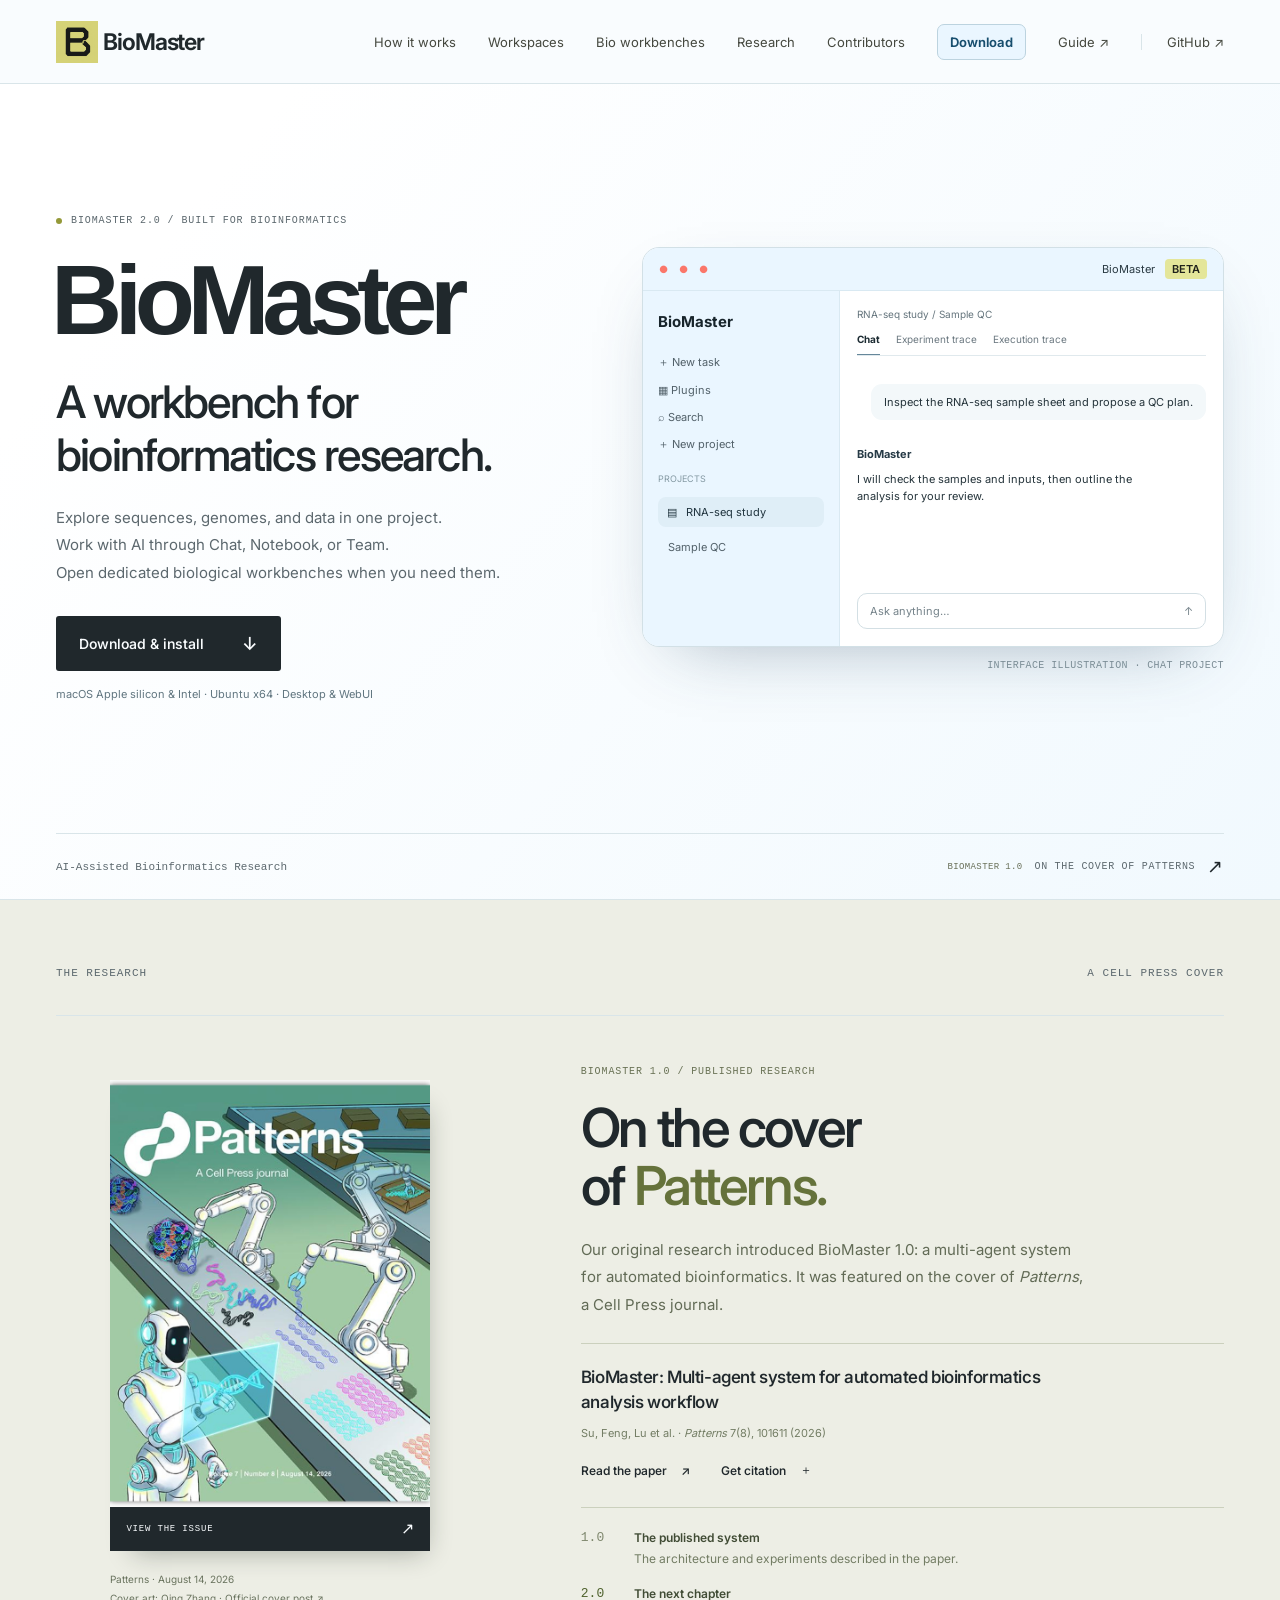
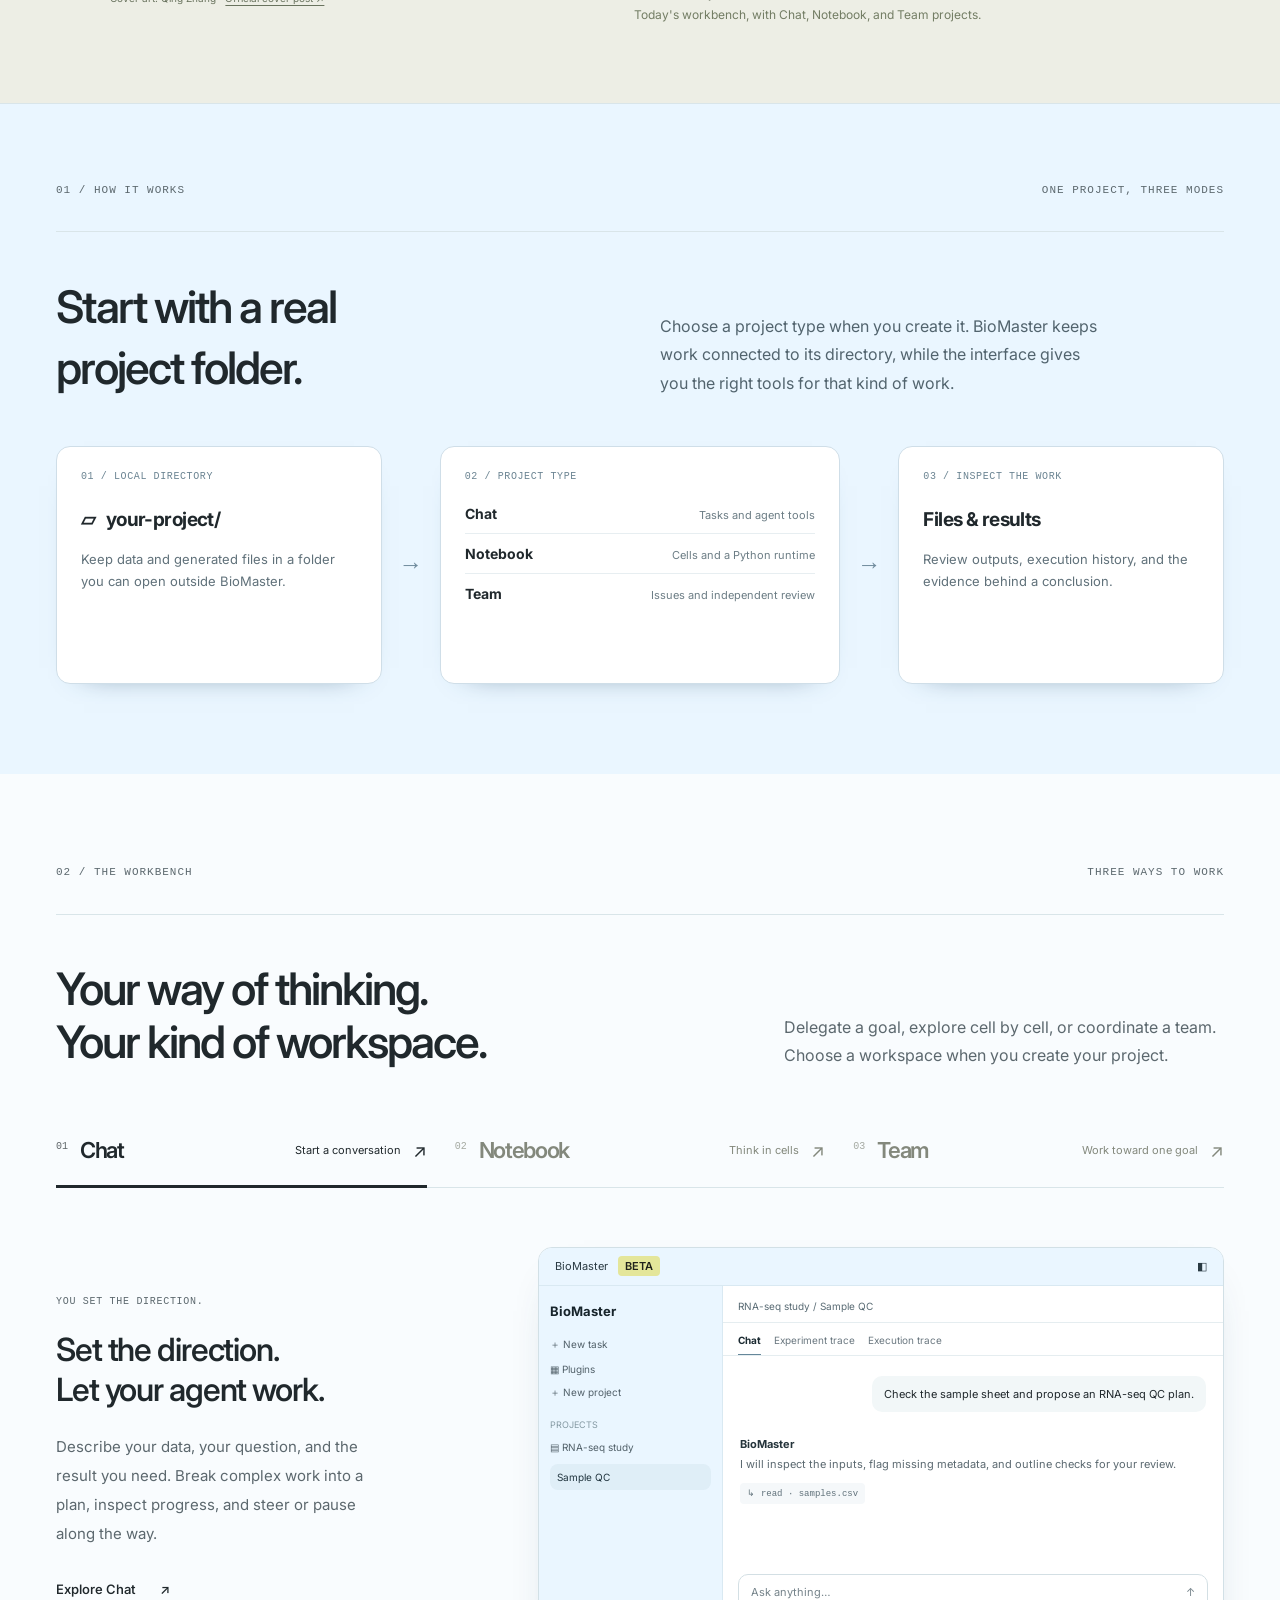
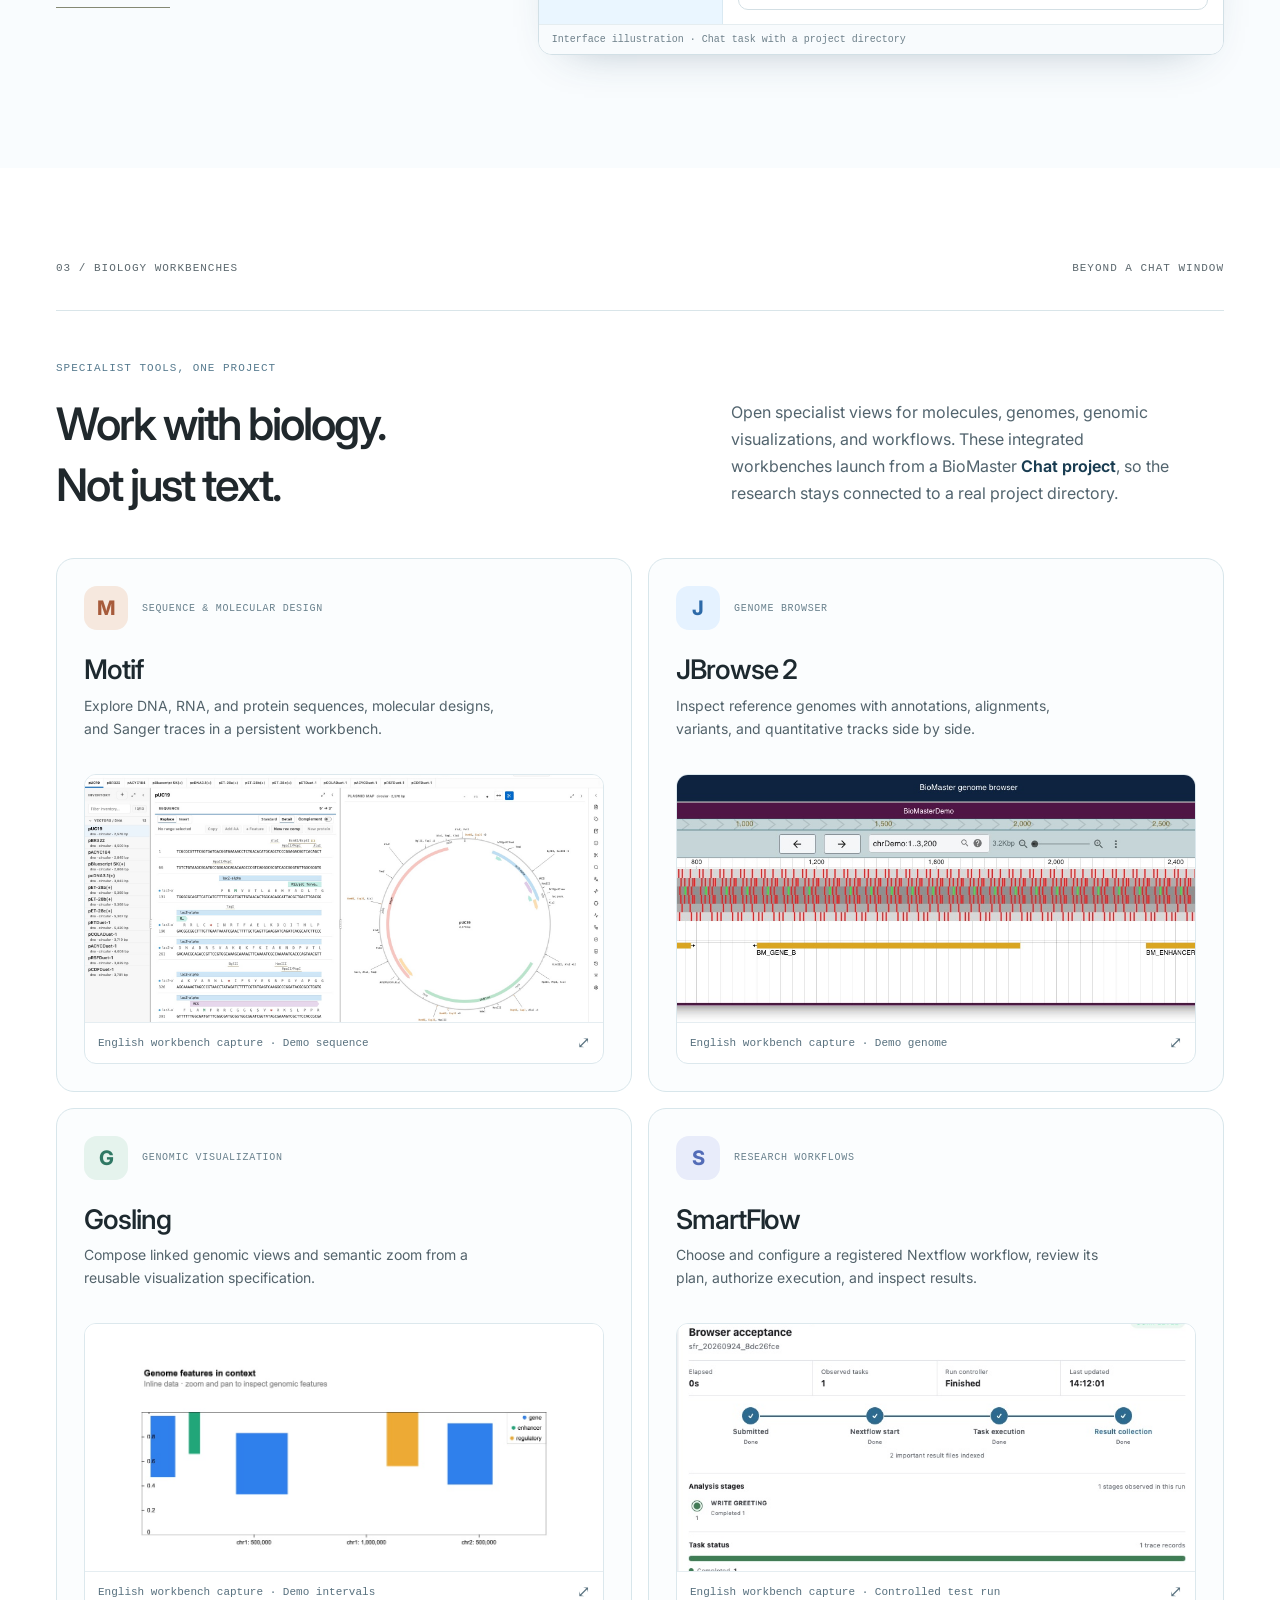
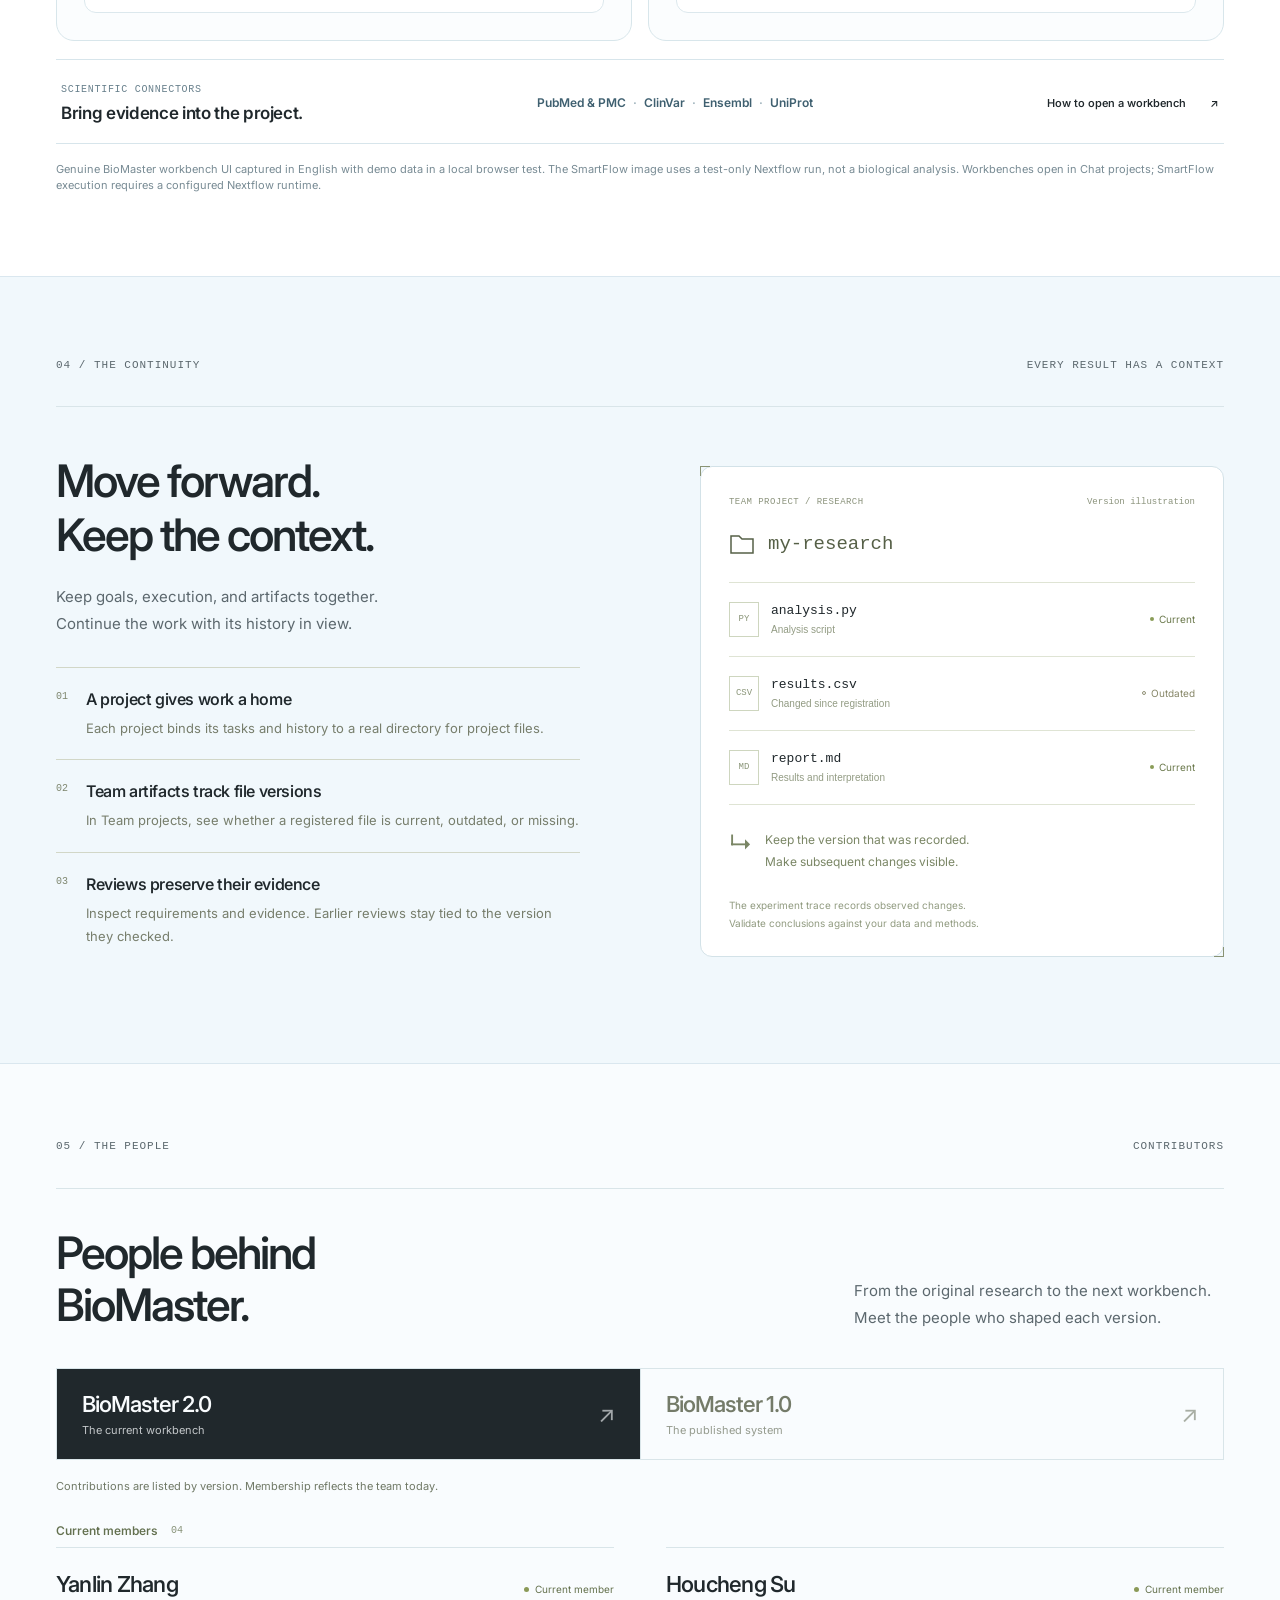
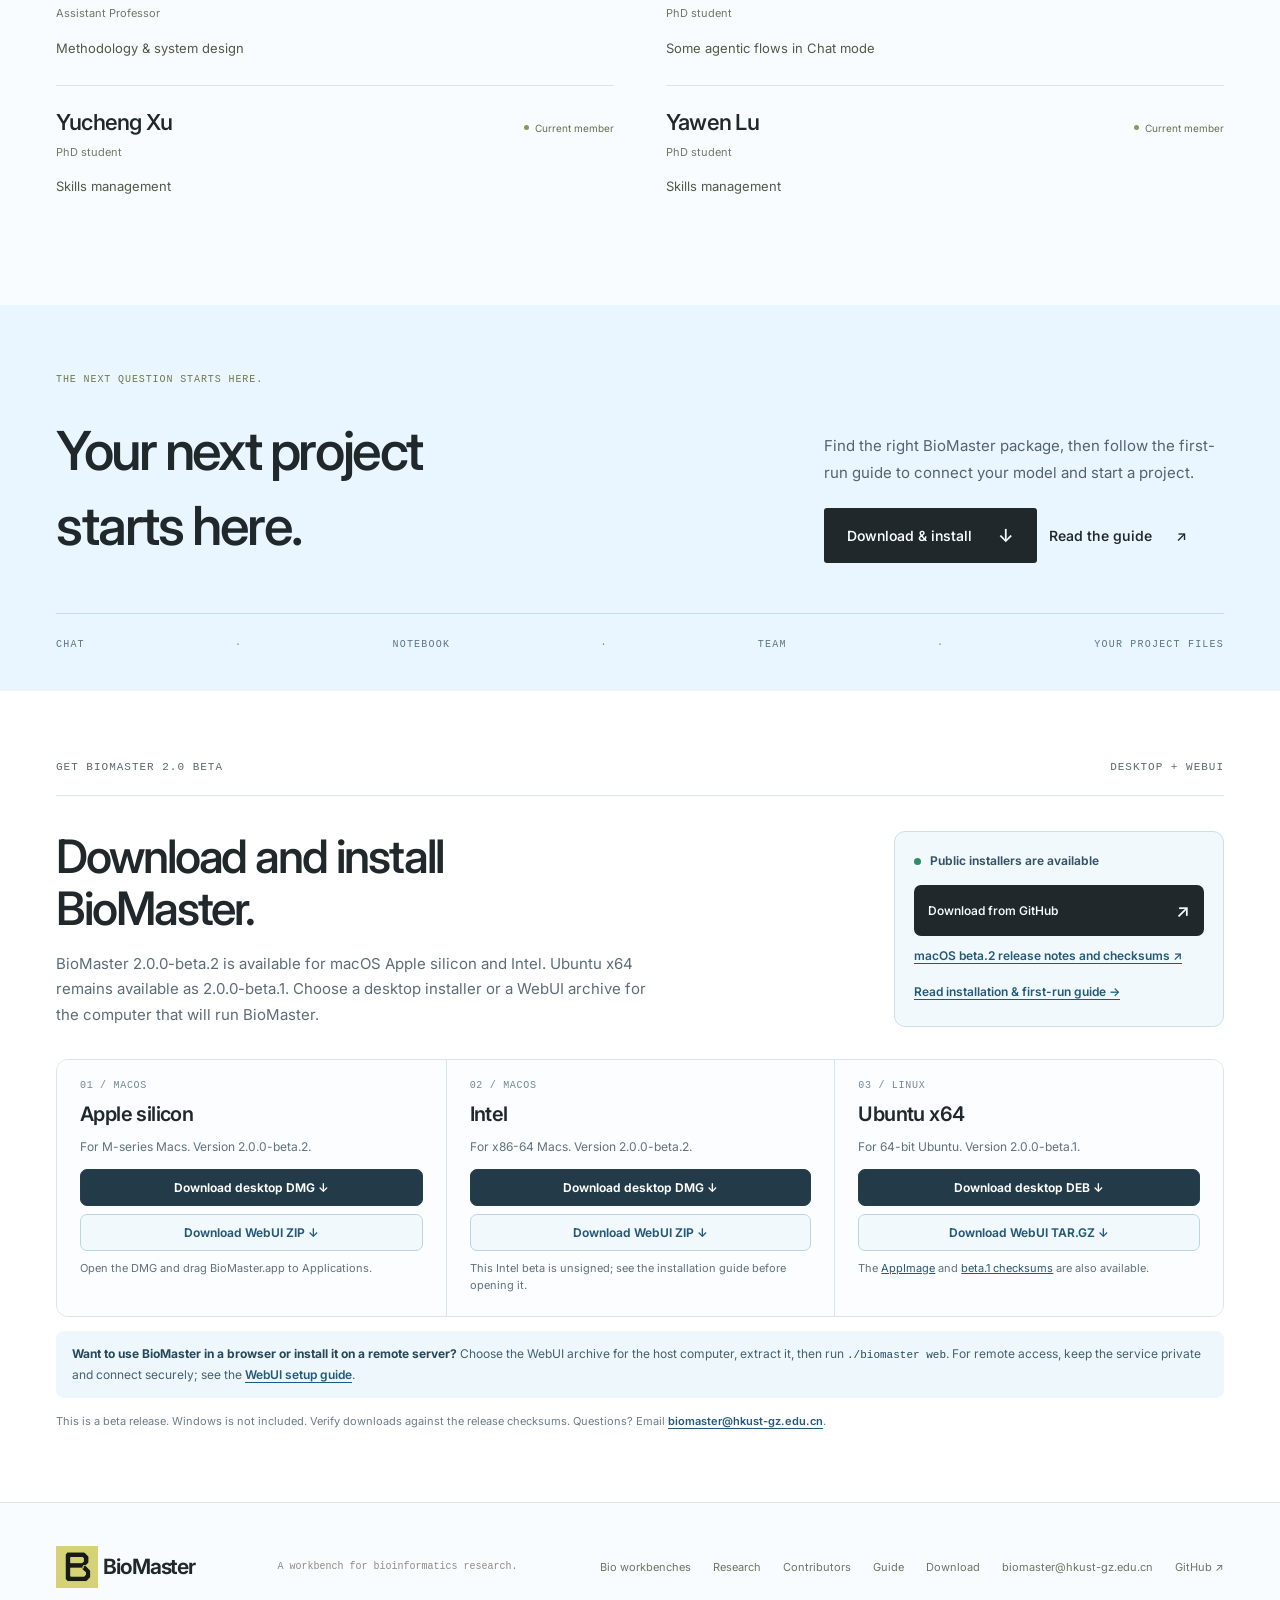
==== commit a06d79fb: "docs: update macOS beta.2 download links" ====
--- a/index.html
+++ b/index.html
@@ -15,7 +15,7 @@
   <link rel="stylesheet" href="./styles.css">
   <link rel="stylesheet" href="./brand.css">
   <link rel="stylesheet" href="./site-refresh.css?v=20260924-beta1">
-  <script src="./site-config.js?v=20260924-beta1" defer></script>
+  <script src="./site-config.js?v=20261002-beta2" defer></script>
   <script src="./script.js?v=20260924-download-entry" defer></script>
 </head>
 <body>
@@ -345,20 +345,20 @@
         <div class="download-heading">
           <div>
             <h2 id="download-title">Download and install<br>BioMaster.</h2>
-            <p>BioMaster 2.0.0-beta.1 is available for macOS Apple silicon, macOS Intel, and Ubuntu x64. Choose a desktop installer or a WebUI archive for the computer that will run BioMaster.</p>
+            <p>BioMaster 2.0.0-beta.2 is available for macOS Apple silicon and Intel. Ubuntu x64 remains available as 2.0.0-beta.1. Choose a desktop installer or a WebUI archive for the computer that will run BioMaster.</p>
           </div>
           <div class="download-callout">
             <p class="download-availability" data-release-pending><span class="status-dot" aria-hidden="true"></span>Public installers are not available yet</p>
             <p class="download-availability" data-release-available hidden><span class="status-dot" aria-hidden="true"></span>Public installers are available</p>
             <a class="button button-dark" data-release-link="releases" hidden target="_blank" rel="noopener noreferrer">Download from GitHub <span aria-hidden="true">↗</span></a>
-            <a class="download-release-link" href="https://github.com/biomasterai/biomaster/releases/tag/v2.0.0-beta.1" target="_blank" rel="noopener noreferrer">Release notes and checksums <span aria-hidden="true">↗</span></a>
+            <a class="download-release-link" href="https://github.com/biomasterai/biomaster/releases/tag/v2.0.0-beta.2" target="_blank" rel="noopener noreferrer">macOS beta.2 release notes and checksums <span aria-hidden="true">↗</span></a>
             <a class="download-guide-link" href="./guide.html#install">Read installation &amp; first-run guide <span aria-hidden="true">→</span></a>
           </div>
         </div>
-        <div class="download-platforms" aria-label="BioMaster 2.0.0-beta.1 packages">
-          <div><span>01 / MACOS</span><strong>Apple silicon</strong><p>For M-series Macs.</p><a class="download-package-link" href="https://github.com/biomasterai/biomaster/releases/download/v2.0.0-beta.1/biomaster-2.0.0-beta.1-mac-arm64.dmg">Download desktop DMG ↓</a><a class="download-package-link download-package-secondary" href="https://github.com/biomasterai/biomaster/releases/download/v2.0.0-beta.1/biomaster-web-2.0.0-beta.1-macos-arm64.zip">Download WebUI ZIP ↓</a><small>Open the DMG and drag BioMaster.app to Applications.</small></div>
-          <div><span>02 / MACOS</span><strong>Intel</strong><p>For x86-64 Macs.</p><a class="download-package-link" href="https://github.com/biomasterai/biomaster/releases/download/v2.0.0-beta.1/biomaster-2.0.0-beta.1-mac-x64.dmg">Download desktop DMG ↓</a><a class="download-package-link download-package-secondary" href="https://github.com/biomasterai/biomaster/releases/download/v2.0.0-beta.1/biomaster-web-2.0.0-beta.1-macos-x64.zip">Download WebUI ZIP ↓</a><small>This Intel beta is unsigned; see the installation guide before opening it.</small></div>
-          <div><span>03 / LINUX</span><strong>Ubuntu x64</strong><p>For 64-bit Ubuntu.</p><a class="download-package-link" href="https://github.com/biomasterai/biomaster/releases/download/v2.0.0-beta.1/biomaster-2.0.0-beta.1-linux-amd64.deb">Download desktop DEB ↓</a><a class="download-package-link download-package-secondary" href="https://github.com/biomasterai/biomaster/releases/download/v2.0.0-beta.1/biomaster-web-2.0.0-beta.1-linux-x64.tar.gz">Download WebUI TAR.GZ ↓</a><small>The <a href="https://github.com/biomasterai/biomaster/releases/download/v2.0.0-beta.1/biomaster-2.0.0-beta.1-linux-x86_64.AppImage">AppImage</a> is also available.</small></div>
+        <div class="download-platforms" aria-label="BioMaster macOS 2.0.0-beta.2 and Ubuntu 2.0.0-beta.1 packages">
+          <div><span>01 / MACOS</span><strong>Apple silicon</strong><p>For M-series Macs. Version 2.0.0-beta.2.</p><a class="download-package-link" href="https://github.com/biomasterai/biomaster/releases/download/v2.0.0-beta.2/biomaster-2.0.0-beta.2-mac-arm64.dmg">Download desktop DMG ↓</a><a class="download-package-link download-package-secondary" href="https://github.com/biomasterai/biomaster/releases/download/v2.0.0-beta.2/biomaster-web-2.0.0-beta.2-macos-arm64.zip">Download WebUI ZIP ↓</a><small>Open the DMG and drag BioMaster.app to Applications.</small></div>
+          <div><span>02 / MACOS</span><strong>Intel</strong><p>For x86-64 Macs. Version 2.0.0-beta.2.</p><a class="download-package-link" href="https://github.com/biomasterai/biomaster/releases/download/v2.0.0-beta.2/biomaster-2.0.0-beta.2-mac-x64.dmg">Download desktop DMG ↓</a><a class="download-package-link download-package-secondary" href="https://github.com/biomasterai/biomaster/releases/download/v2.0.0-beta.2/biomaster-web-2.0.0-beta.2-macos-x64.zip">Download WebUI ZIP ↓</a><small>This Intel beta is unsigned; see the installation guide before opening it.</small></div>
+          <div><span>03 / LINUX</span><strong>Ubuntu x64</strong><p>For 64-bit Ubuntu. Version 2.0.0-beta.1.</p><a class="download-package-link" href="https://github.com/biomasterai/biomaster/releases/download/v2.0.0-beta.1/biomaster-2.0.0-beta.1-linux-amd64.deb">Download desktop DEB ↓</a><a class="download-package-link download-package-secondary" href="https://github.com/biomasterai/biomaster/releases/download/v2.0.0-beta.1/biomaster-web-2.0.0-beta.1-linux-x64.tar.gz">Download WebUI TAR.GZ ↓</a><small>The <a href="https://github.com/biomasterai/biomaster/releases/download/v2.0.0-beta.1/biomaster-2.0.0-beta.1-linux-x86_64.AppImage">AppImage</a> and <a href="https://github.com/biomasterai/biomaster/releases/tag/v2.0.0-beta.1">beta.1 checksums</a> are also available.</small></div>
         </div>
         <p class="download-webui"><strong>Want to use BioMaster in a browser or install it on a remote server?</strong> Choose the WebUI archive for the host computer, extract it, then run <code>./biomaster web</code>. For remote access, keep the service private and connect securely; see the <a href="./guide.html#launch">WebUI setup guide</a>.</p>
         <p class="download-note">This is a beta release. Windows is not included. Verify downloads against the release checksums. Questions? Email <a href="mailto:biomaster@hkust-gz.edu.cn">biomaster@hkust-gz.edu.cn</a>.</p>
